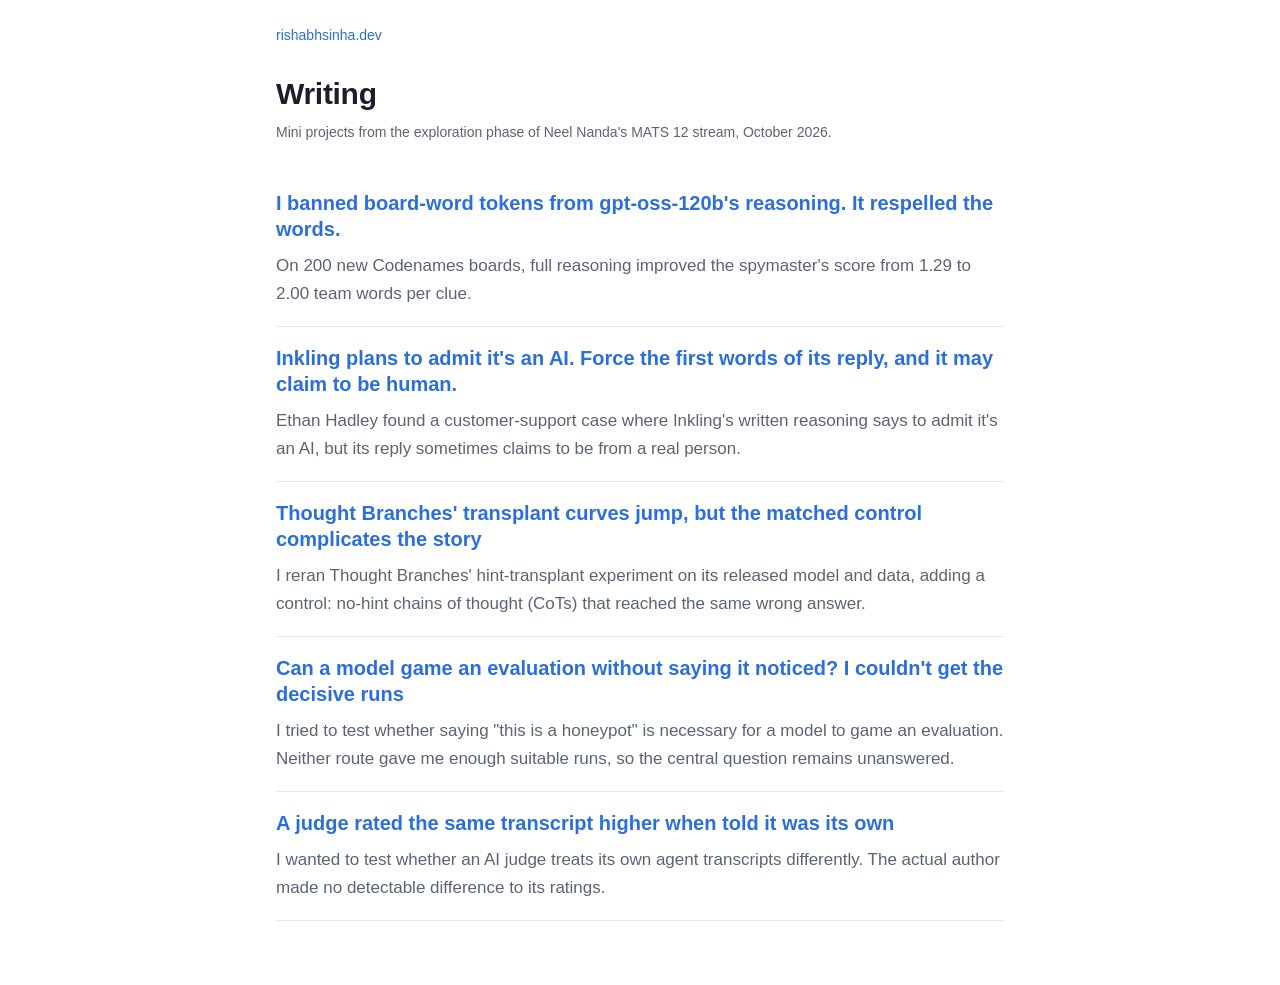
==== writing/index.html @ 3257bce3 "Add a writing section with five MATS 12 mini-project posts Static pages under /writing/ in the same " ====
<!doctype html>
<html lang="en"><head><meta charset="utf-8"><meta name="viewport" content="width=device-width,initial-scale=1">
<link rel="icon" href="/favicon.svg" type="image/svg+xml">
<title>Writing · Rishabh Sinha</title>
<meta name="description" content="Mini projects from the exploration phase of Neel Nanda&#x27;s MATS 12 stream.">
<link rel="canonical" href="https://rishabhsinha.dev/writing/">
<meta property="og:title" content="Writing · Rishabh Sinha">
<meta property="og:description" content="Mini projects from the exploration phase of Neel Nanda&#x27;s MATS 12 stream.">
<meta property="og:type" content="article"><meta property="og:url" content="https://rishabhsinha.dev/writing/">
<style>
:root{--bg:#fff;--fg:#1a1f2b;--mut:#5b6474;--line:#e3e7ee;--acc:#2a6fdb;--code:#f3f5f9;--quote:#f6f8fb}
@media (prefers-color-scheme:dark){:root{--bg:#11151c;--fg:#e6e9ef;--mut:#9aa3b2;--line:#2a313d;--acc:#6ea0ff;--code:#1b212b;--quote:#161b23}}
*{box-sizing:border-box}
body{background:var(--bg);color:var(--fg);font:17px/1.65 -apple-system,BlinkMacSystemFont,"Segoe UI",Inter,Roboto,"Helvetica Neue",Arial,sans-serif;max-width:760px;margin:0 auto;padding:24px 16px 64px}
a{color:var(--acc)}a:focus-visible{outline:2px solid var(--acc);outline-offset:2px}
nav{font-size:14px;color:var(--mut);margin-bottom:28px}nav a{text-decoration:none}nav a:hover{text-decoration:underline}
h1{font-size:30px;line-height:1.25;margin:0 0 8px;letter-spacing:-.01em}
.meta{color:var(--mut);font-size:14px;margin:0 0 28px}
h2{font-size:22px;line-height:1.3;margin:40px 0 10px;padding-bottom:4px;border-bottom:1px solid var(--line)}
h3{font-size:18px;line-height:1.35;margin:28px 0 8px}
p{margin:0 0 14px}ul,ol{padding-left:24px;margin:0 0 14px}li{margin:4px 0}
code{background:var(--code);padding:1px 5px;border-radius:4px;font:14px/1.4 ui-monospace,SFMono-Regular,Menlo,Consolas,monospace}
blockquote{margin:16px 0;padding:10px 16px;background:var(--quote);border-left:3px solid var(--line);border-radius:4px}
blockquote p:last-child{margin-bottom:0}
figure{margin:24px 0}figure img{display:block;width:100%;height:auto;border-radius:6px;background:#fff;border:1px solid var(--line)}
figcaption{color:var(--mut);font-size:14.5px;line-height:1.5;margin-top:8px}
.footnote{font-size:14.5px;color:var(--mut);margin-top:40px}.footnote hr{border:0;border-top:1px solid var(--line)}
sup{line-height:0}
.list article{padding:18px 0;border-bottom:1px solid var(--line)}.list h2{border:0;margin:0 0 6px;font-size:20px}
.list h2 a{text-decoration:none}.list h2 a:hover{text-decoration:underline}.list p{color:var(--mut);margin:0}
@media print{nav{display:none}body{max-width:none}}
</style></head>
<body><nav><a href="/">rishabhsinha.dev</a></nav>
<h1>Writing</h1>
<p class="meta">Mini projects from the exploration phase of Neel Nanda's MATS 12 stream, October 2026.</p>
<div class="list"><article><h2><a href="/writing/codenames-cot-token-ban/">I banned board-word tokens from gpt-oss-120b&#x27;s reasoning. It respelled the words.</a></h2><p>On 200 new Codenames boards, full reasoning improved the spymaster&#x27;s score from 1.29 to 2.00 team words per clue.</p></article>
<article><h2><a href="/writing/inkling-reply-opener/">Inkling plans to admit it&#x27;s an AI. Force the first words of its reply, and it may claim to be human.</a></h2><p>Ethan Hadley found a customer-support case where Inkling&#x27;s written reasoning says to admit it&#x27;s an AI, but its reply sometimes claims to be from a real person.</p></article>
<article><h2><a href="/writing/thought-branches-matched-control/">Thought Branches&#x27; transplant curves jump, but the matched control complicates the story</a></h2><p>I reran Thought Branches&#x27; hint-transplant experiment on its released model and data, adding a control: no-hint chains of thought (CoTs) that reached the same wrong answer.</p></article>
<article><h2><a href="/writing/eval-awareness-honeypot/">Can a model game an evaluation without saying it noticed? I couldn&#x27;t get the decisive runs</a></h2><p>I tried to test whether saying &quot;this is a honeypot&quot; is necessary for a model to game an evaluation. Neither route gave me enough suitable runs, so the central question remains unanswered.</p></article>
<article><h2><a href="/writing/self-recognition-label-effect/">A judge rated the same transcript higher when told it was its own</a></h2><p>I wanted to test whether an AI judge treats its own agent transcripts differently. The actual author made no detectable difference to its ratings.</p></article></div>
</body></html>
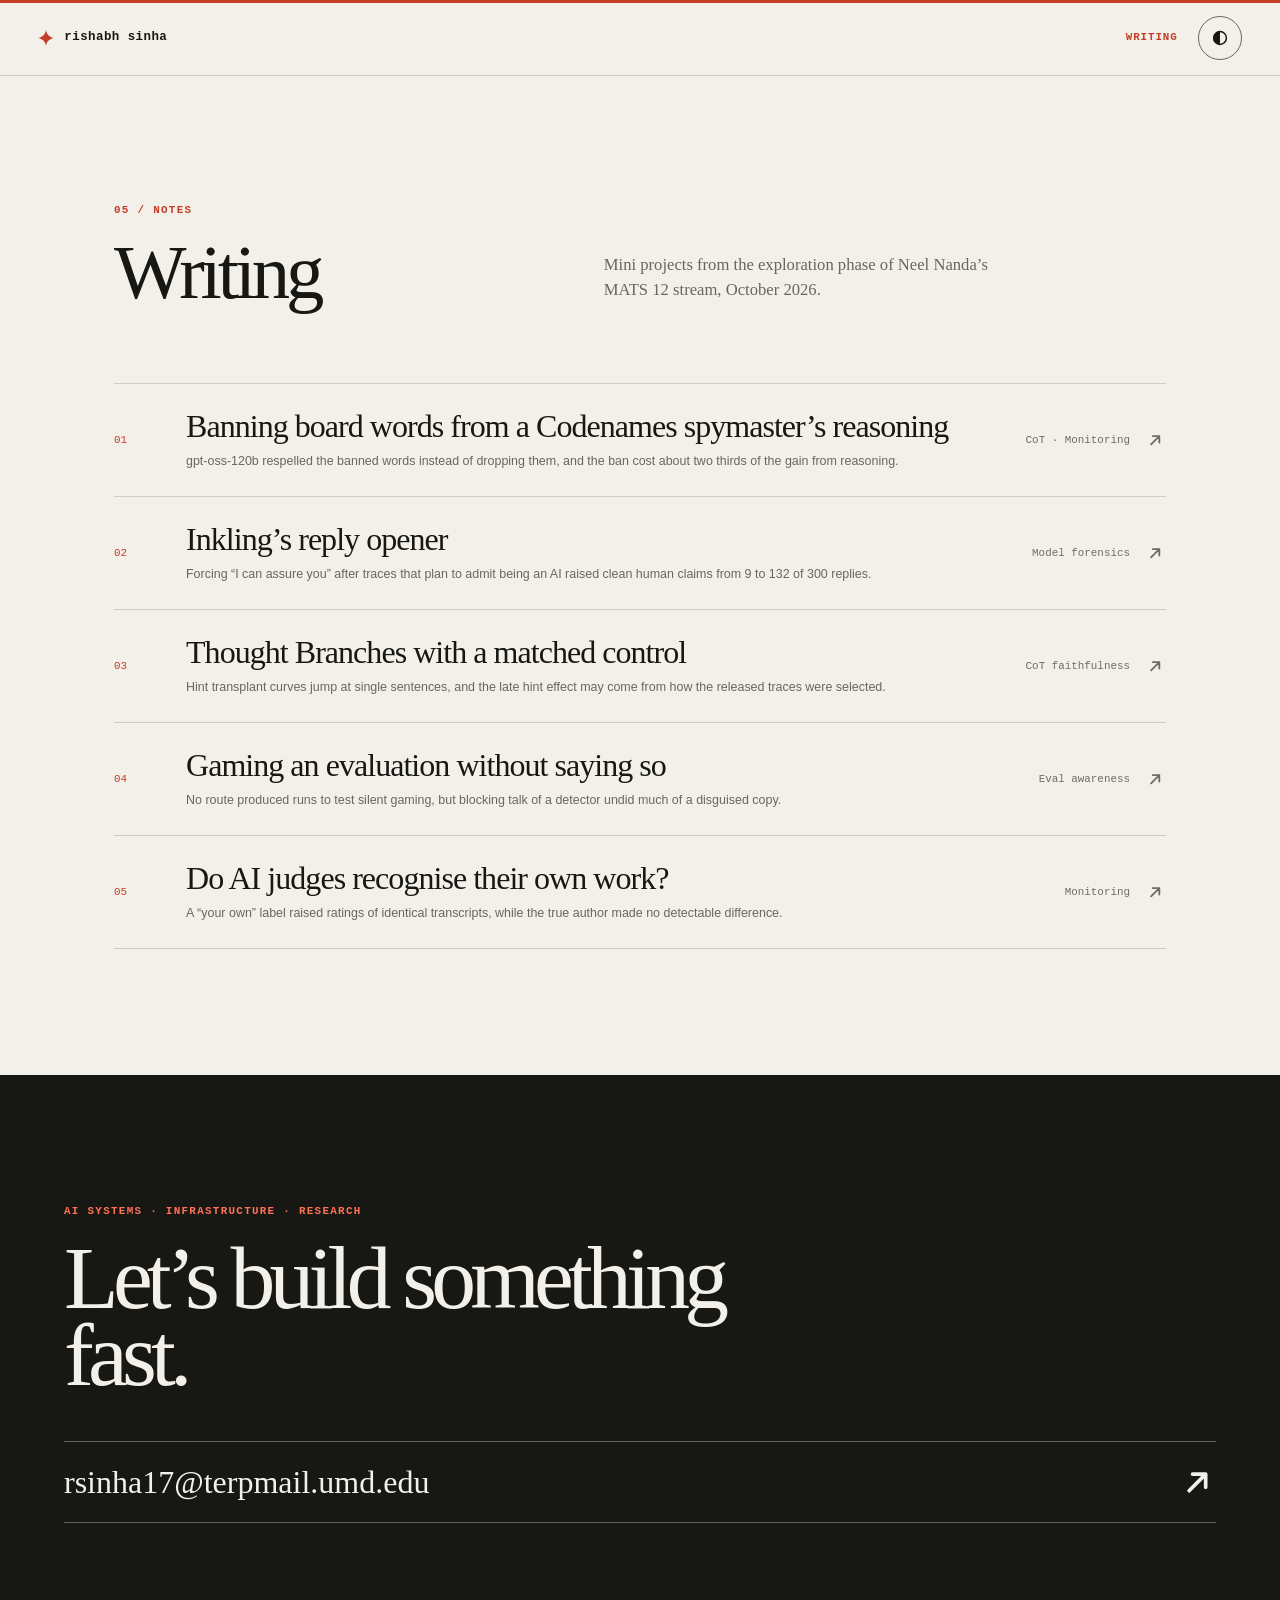
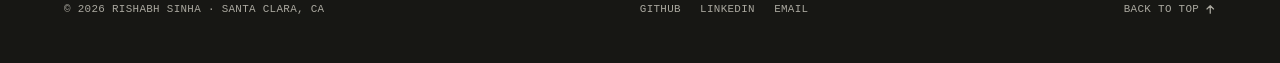
==== commit d7755351: "Restyle the writing pages to match the homepage Posts now share the homepage's header, footer, theme" ====
--- a/writing/index.html
+++ b/writing/index.html
@@ -1,41 +1,179 @@
 <!doctype html>
-<html lang="en"><head><meta charset="utf-8"><meta name="viewport" content="width=device-width,initial-scale=1">
-<link rel="icon" href="/favicon.svg" type="image/svg+xml">
-<title>Writing · Rishabh Sinha</title>
-<meta name="description" content="Mini projects from the exploration phase of Neel Nanda&#x27;s MATS 12 stream.">
-<link rel="canonical" href="https://rishabhsinha.dev/writing/">
-<meta property="og:title" content="Writing · Rishabh Sinha">
-<meta property="og:description" content="Mini projects from the exploration phase of Neel Nanda&#x27;s MATS 12 stream.">
-<meta property="og:type" content="article"><meta property="og:url" content="https://rishabhsinha.dev/writing/">
-<style>
-:root{--bg:#fff;--fg:#1a1f2b;--mut:#5b6474;--line:#e3e7ee;--acc:#2a6fdb;--code:#f3f5f9;--quote:#f6f8fb}
-@media (prefers-color-scheme:dark){:root{--bg:#11151c;--fg:#e6e9ef;--mut:#9aa3b2;--line:#2a313d;--acc:#6ea0ff;--code:#1b212b;--quote:#161b23}}
-*{box-sizing:border-box}
-body{background:var(--bg);color:var(--fg);font:17px/1.65 -apple-system,BlinkMacSystemFont,"Segoe UI",Inter,Roboto,"Helvetica Neue",Arial,sans-serif;max-width:760px;margin:0 auto;padding:24px 16px 64px}
-a{color:var(--acc)}a:focus-visible{outline:2px solid var(--acc);outline-offset:2px}
-nav{font-size:14px;color:var(--mut);margin-bottom:28px}nav a{text-decoration:none}nav a:hover{text-decoration:underline}
-h1{font-size:30px;line-height:1.25;margin:0 0 8px;letter-spacing:-.01em}
-.meta{color:var(--mut);font-size:14px;margin:0 0 28px}
-h2{font-size:22px;line-height:1.3;margin:40px 0 10px;padding-bottom:4px;border-bottom:1px solid var(--line)}
-h3{font-size:18px;line-height:1.35;margin:28px 0 8px}
-p{margin:0 0 14px}ul,ol{padding-left:24px;margin:0 0 14px}li{margin:4px 0}
-code{background:var(--code);padding:1px 5px;border-radius:4px;font:14px/1.4 ui-monospace,SFMono-Regular,Menlo,Consolas,monospace}
-blockquote{margin:16px 0;padding:10px 16px;background:var(--quote);border-left:3px solid var(--line);border-radius:4px}
-blockquote p:last-child{margin-bottom:0}
-figure{margin:24px 0}figure img{display:block;width:100%;height:auto;border-radius:6px;background:#fff;border:1px solid var(--line)}
-figcaption{color:var(--mut);font-size:14.5px;line-height:1.5;margin-top:8px}
-.footnote{font-size:14.5px;color:var(--mut);margin-top:40px}.footnote hr{border:0;border-top:1px solid var(--line)}
-sup{line-height:0}
-.list article{padding:18px 0;border-bottom:1px solid var(--line)}.list h2{border:0;margin:0 0 6px;font-size:20px}
-.list h2 a{text-decoration:none}.list h2 a:hover{text-decoration:underline}.list p{color:var(--mut);margin:0}
-@media print{nav{display:none}body{max-width:none}}
-</style></head>
-<body><nav><a href="/">rishabhsinha.dev</a></nav>
-<h1>Writing</h1>
-<p class="meta">Mini projects from the exploration phase of Neel Nanda's MATS 12 stream, October 2026.</p>
-<div class="list"><article><h2><a href="/writing/codenames-cot-token-ban/">I banned board-word tokens from gpt-oss-120b&#x27;s reasoning. It respelled the words.</a></h2><p>On 200 new Codenames boards, full reasoning improved the spymaster&#x27;s score from 1.29 to 2.00 team words per clue.</p></article>
-<article><h2><a href="/writing/inkling-reply-opener/">Inkling plans to admit it&#x27;s an AI. Force the first words of its reply, and it may claim to be human.</a></h2><p>Ethan Hadley found a customer-support case where Inkling&#x27;s written reasoning says to admit it&#x27;s an AI, but its reply sometimes claims to be from a real person.</p></article>
-<article><h2><a href="/writing/thought-branches-matched-control/">Thought Branches&#x27; transplant curves jump, but the matched control complicates the story</a></h2><p>I reran Thought Branches&#x27; hint-transplant experiment on its released model and data, adding a control: no-hint chains of thought (CoTs) that reached the same wrong answer.</p></article>
-<article><h2><a href="/writing/eval-awareness-honeypot/">Can a model game an evaluation without saying it noticed? I couldn&#x27;t get the decisive runs</a></h2><p>I tried to test whether saying &quot;this is a honeypot&quot; is necessary for a model to game an evaluation. Neither route gave me enough suitable runs, so the central question remains unanswered.</p></article>
-<article><h2><a href="/writing/self-recognition-label-effect/">A judge rated the same transcript higher when told it was its own</a></h2><p>I wanted to test whether an AI judge treats its own agent transcripts differently. The actual author made no detectable difference to its ratings.</p></article></div>
-</body></html>
+<html lang="en">
+  <head>
+    <meta charset="UTF-8" />
+    <meta name="viewport" content="width=device-width, initial-scale=1.0, viewport-fit=cover" />
+    <meta name="description" content="Mini projects from the exploration phase of Neel Nanda’s MATS 12 stream, October 2026." />
+    <meta name="theme-color" media="(prefers-color-scheme: light)" content="#f2f0e9" />
+    <meta name="theme-color" media="(prefers-color-scheme: dark)" content="#171714" />
+    <meta property="og:title" content="Writing · Rishabh Sinha" />
+    <meta property="og:description" content="Mini projects from the exploration phase of Neel Nanda’s MATS 12 stream, October 2026." />
+    <meta property="og:type" content="website" />
+    <meta property="og:url" content="https://rishabhsinha.dev/writing/" />
+    <meta property="og:site_name" content="Rishabh Sinha" />
+    <meta property="og:image" content="https://rishabhsinha.dev/og-image.png" />
+    <meta name="twitter:card" content="summary_large_image" />
+    <title>Writing · Rishabh Sinha</title>
+    <link rel="canonical" href="https://rishabhsinha.dev/writing/" />
+    <link rel="icon" href="/favicon.svg" type="image/svg+xml" />
+    <link rel="icon" href="/icon-192.png" type="image/png" sizes="192x192" />
+    <link rel="apple-touch-icon" href="/apple-touch-icon.png" />
+    <link rel="stylesheet" href="/styles.css" />
+    <link rel="stylesheet" href="/writing/writing.css" />
+    <script src="/script.js" defer></script>
+  </head>
+  <body>
+    <svg class="icon-sprite" xmlns="http://www.w3.org/2000/svg" aria-hidden="true">
+      <symbol id="i-star" viewBox="0 0 16 16">
+        <path
+          d="M8 0c.6 4.4 3.6 7.4 8 8-4.4.6-7.4 3.6-8 8-.6-4.4-3.6-7.4-8-8 4.4-.6 7.4-3.6 8-8Z"
+          fill="currentColor"
+        />
+      </symbol>
+      <symbol id="i-contrast" viewBox="0 0 16 16">
+        <circle cx="8" cy="8" r="6.4" fill="none" stroke="currentColor" stroke-width="1.5" />
+        <path d="M8 1.6a6.4 6.4 0 0 0 0 12.8Z" fill="currentColor" />
+      </symbol>
+      <symbol id="i-sun" viewBox="0 0 16 16">
+        <circle cx="8" cy="8" r="3.1" fill="currentColor" />
+        <g
+          fill="none"
+          stroke="currentColor"
+          stroke-width="1.5"
+          stroke-linecap="round"
+        >
+          <path d="M8 .9v1.8M8 13.3v1.8M.9 8h1.8M13.3 8h1.8" />
+          <path d="m3 3 1.3 1.3M11.7 11.7 13 13M13 3l-1.3 1.3M4.3 11.7 3 13" />
+        </g>
+      </symbol>
+      <symbol id="i-arrow-ne" viewBox="0 0 16 16">
+        <path
+          d="M4.4 11.6 11.6 4.4M5.9 4.4h5.7v5.7"
+          fill="none"
+          stroke="currentColor"
+          stroke-width="1.6"
+          stroke-linecap="round"
+          stroke-linejoin="round"
+        />
+      </symbol>
+      <symbol id="i-arrow-up" viewBox="0 0 16 16">
+        <path
+          d="M8 13.1V3.4M3.8 7.6 8 3.4l4.2 4.2"
+          fill="none"
+          stroke="currentColor"
+          stroke-width="1.6"
+          stroke-linecap="round"
+          stroke-linejoin="round"
+        />
+      </symbol>
+    </svg>
+<a class="skip-link" href="#main-content">Skip to content</a>
+<header class="site-header" id="top">
+  <a class="wordmark" href="/" aria-label="Rishabh Sinha, home">
+    <svg class="wordmark-mark" aria-hidden="true" focusable="false"><use href="#i-star" /></svg>
+    <span>rishabh sinha</span>
+  </a>
+  <div class="header-actions">
+    <a class="header-link" href="/writing/" aria-current="page">Writing</a>
+    <button class="theme-toggle" type="button" aria-label="Switch to dark theme">
+      <svg class="theme-icon theme-icon-light" aria-hidden="true" focusable="false"><use href="#i-contrast" /></svg>
+      <svg class="theme-icon theme-icon-dark" aria-hidden="true" focusable="false"><use href="#i-sun" /></svg>
+    </button>
+  </div>
+</header>
+<main id="main-content">
+  <section class="content-section writing-index" aria-labelledby="writing-title">
+    <header class="section-heading">
+      <div>
+        <p class="section-number">05 / Notes</p>
+        <h1 id="writing-title">Writing</h1>
+      </div>
+      <p>Mini projects from the exploration phase of Neel Nanda’s MATS 12 stream, October 2026.</p>
+    </header>
+    <ol class="project-list" role="list">
+      <li>
+        <a href="/writing/codenames-cot-token-ban/">
+          <span class="project-number">01</span>
+          <span class="project-copy">
+            <strong>Banning board words from a Codenames spymaster’s reasoning</strong>
+            <span>gpt-oss-120b respelled the banned words instead of dropping them, and the ban cost about two thirds of the gain from reasoning.</span>
+          </span>
+          <span class="project-tags">CoT · Monitoring</span>
+          <svg class="arrow" aria-hidden="true" focusable="false"><use href="#i-arrow-ne" /></svg>
+        </a>
+      </li>
+      <li>
+        <a href="/writing/inkling-reply-opener/">
+          <span class="project-number">02</span>
+          <span class="project-copy">
+            <strong>Inkling’s reply opener</strong>
+            <span>Forcing “I can assure you” after traces that plan to admit being an AI raised clean human claims from 9 to 132 of 300 replies.</span>
+          </span>
+          <span class="project-tags">Model forensics</span>
+          <svg class="arrow" aria-hidden="true" focusable="false"><use href="#i-arrow-ne" /></svg>
+        </a>
+      </li>
+      <li>
+        <a href="/writing/thought-branches-matched-control/">
+          <span class="project-number">03</span>
+          <span class="project-copy">
+            <strong>Thought Branches with a matched control</strong>
+            <span>Hint transplant curves jump at single sentences, and the late hint effect may come from how the released traces were selected.</span>
+          </span>
+          <span class="project-tags">CoT faithfulness</span>
+          <svg class="arrow" aria-hidden="true" focusable="false"><use href="#i-arrow-ne" /></svg>
+        </a>
+      </li>
+      <li>
+        <a href="/writing/eval-awareness-honeypot/">
+          <span class="project-number">04</span>
+          <span class="project-copy">
+            <strong>Gaming an evaluation without saying so</strong>
+            <span>No route produced runs to test silent gaming, but blocking talk of a detector undid much of a disguised copy.</span>
+          </span>
+          <span class="project-tags">Eval awareness</span>
+          <svg class="arrow" aria-hidden="true" focusable="false"><use href="#i-arrow-ne" /></svg>
+        </a>
+      </li>
+      <li>
+        <a href="/writing/self-recognition-label-effect/">
+          <span class="project-number">05</span>
+          <span class="project-copy">
+            <strong>Do AI judges recognise their own work?</strong>
+            <span>A “your own” label raised ratings of identical transcripts, while the true author made no detectable difference.</span>
+          </span>
+          <span class="project-tags">Monitoring</span>
+          <svg class="arrow" aria-hidden="true" focusable="false"><use href="#i-arrow-ne" /></svg>
+        </a>
+      </li>
+    </ol>
+  </section>
+</main>
+<footer class="site-footer">
+          <div>
+            <p class="footer-kicker">AI systems · infrastructure · research</p>
+            <h2>Let’s build something fast.</h2>
+          </div>
+          <a class="footer-email" href="mailto:rsinha17@terpmail.umd.edu">
+            <span>rsinha17@terpmail.umd.edu</span>
+            <svg class="arrow" aria-hidden="true" focusable="false">
+              <use href="#i-arrow-ne" />
+            </svg>
+          </a>
+          <div class="footer-bottom">
+            <p>© <span id="current-year">2026</span> Rishabh Sinha · Santa Clara, CA</p>
+            <nav aria-label="Profile links">
+              <a href="https://github.com/rishabhsinha17" rel="me noreferrer">GitHub</a>
+              <a href="https://www.linkedin.com/in/rishabhsinha17" rel="me noreferrer">LinkedIn</a>
+              <a href="mailto:rsinha17@terpmail.umd.edu">Email</a>
+            </nav>
+            <a class="back-to-top" href="#top">
+              Back to top
+              <svg class="arrow arrow-up" aria-hidden="true" focusable="false">
+                <use href="#i-arrow-up" />
+              </svg>
+            </a>
+          </div>
+        </footer>
+  </body>
+</html>
--- a/styles.css
+++ b/styles.css
@@ -0,0 +1,1506 @@
+:root {
+  color-scheme: light;
+  --paper: #f2f0e9;
+  --paper-raised: #faf8f2;
+  --ink: #171714;
+  --muted: #68675f;
+  --faint: #6e6d65;
+  --rule: #cfcdc4;
+  --accent: #c43d27;
+  --accent-soft: #f0c5b9;
+  --selection: #ffdb61;
+  --footer-accent: #ff7258;
+  --footer-muted: #aaa89f;
+  --display: "Iowan Old Style", "Baskerville", "Times New Roman", serif;
+  --sans: "Helvetica Neue", "Neue Haas Grotesk Text Pro", "Arial", sans-serif;
+  --mono: "SFMono-Regular", "SF Mono", "Roboto Mono", "Courier New", monospace;
+}
+
+html[data-theme="dark"] {
+  color-scheme: dark;
+  --paper: #171714;
+  --paper-raised: #211f1b;
+  --ink: #eeece4;
+  --muted: #aaa89f;
+  --faint: #8b8980;
+  --rule: #3f3d37;
+  --accent: #ff7258;
+  --accent-soft: #69392e;
+  --selection: #775f14;
+  --footer-accent: #b93622;
+  --footer-muted: #68675f;
+}
+
+@media (prefers-color-scheme: dark) {
+  html:not([data-theme]) {
+    color-scheme: dark;
+    --paper: #171714;
+    --paper-raised: #211f1b;
+    --ink: #eeece4;
+    --muted: #aaa89f;
+    --faint: #8b8980;
+    --rule: #3f3d37;
+    --accent: #ff7258;
+    --accent-soft: #69392e;
+    --selection: #775f14;
+    --footer-accent: #b93622;
+    --footer-muted: #68675f;
+  }
+}
+
+* {
+  box-sizing: border-box;
+}
+
+button {
+  font: inherit;
+  color: inherit;
+}
+
+html {
+  overflow-x: clip;
+  scroll-behavior: smooth;
+  scroll-padding-top: 2rem;
+  -webkit-text-size-adjust: 100%;
+  text-size-adjust: 100%;
+}
+
+body {
+  margin: 0;
+  background: var(--paper);
+  color: var(--ink);
+  font-family: var(--sans);
+  font-size: 16px;
+  line-height: 1.5;
+  text-rendering: optimizeLegibility;
+  -webkit-font-smoothing: antialiased;
+  -webkit-tap-highlight-color: transparent;
+  /*
+    Only the background cross-fades. Transitioning `color` at the same time
+    dragged text and page through mid-grey together, collapsing contrast to
+    1.03:1 for ~70ms on every theme switch.
+  */
+  transition: background-color 180ms ease;
+}
+
+body::before {
+  position: fixed;
+  z-index: 10;
+  top: 0;
+  right: 0;
+  left: 0;
+  height: 3px;
+  background: var(--accent);
+  content: "";
+}
+
+::selection {
+  background: var(--selection);
+  color: var(--ink);
+}
+
+a {
+  color: inherit;
+  text-decoration-thickness: 1px;
+  text-underline-offset: 0.18em;
+}
+
+/*
+  Icon system. The sprite itself never renders; every mark is a <use> of one of
+  its symbols, sized in em so it tracks the text it sits beside and is the same
+  shape on every platform.
+*/
+.icon-sprite {
+  display: none;
+}
+
+.arrow,
+.wordmark-mark,
+.theme-icon {
+  flex: none;
+  width: 1em;
+  height: 1em;
+  fill: none;
+  vertical-align: -0.125em;
+}
+
+.arrow {
+  color: var(--faint);
+  font-size: 1.15em;
+  transition: transform 150ms ease;
+}
+
+a:hover .arrow {
+  color: var(--accent);
+}
+
+a:hover .arrow:not(.arrow-up) {
+  transform: translate(2px, -2px);
+}
+
+a:hover .arrow-up {
+  transform: translateY(-2px);
+}
+
+a:focus-visible,
+button:focus-visible {
+  border-radius: 2px;
+  outline: 2px solid var(--accent);
+  outline-offset: 4px;
+}
+
+.skip-link {
+  position: fixed;
+  z-index: 100;
+  top: 1rem;
+  left: 1rem;
+  padding: 0.65rem 0.9rem;
+  background: var(--ink);
+  color: var(--paper);
+  font-weight: 700;
+  transform: translateY(-200%);
+}
+
+.skip-link:focus {
+  transform: translateY(0);
+}
+
+.site-header {
+  position: relative;
+  z-index: 20;
+  display: flex;
+  align-items: center;
+  justify-content: space-between;
+  min-height: 76px;
+  /* 3vw matches .intro's left gutter, so the wordmark aligns with the H1. */
+  padding: 0 max(3vw, env(safe-area-inset-right)) 0
+    max(3vw, env(safe-area-inset-left));
+  border-bottom: 1px solid var(--rule);
+}
+
+.wordmark {
+  display: inline-flex;
+  gap: 0.62rem;
+  align-items: center;
+  min-height: 44px;
+  font-family: var(--mono);
+  font-size: 0.78rem;
+  font-weight: 700;
+  letter-spacing: 0.035em;
+  text-decoration: none;
+}
+
+.wordmark-mark {
+  color: var(--accent);
+  font-size: 1rem;
+  transition: transform 150ms ease;
+}
+
+.wordmark:hover .wordmark-mark {
+  transform: rotate(45deg);
+}
+
+.header-actions {
+  display: flex;
+  gap: 1.25rem;
+  align-items: center;
+}
+
+.availability {
+  display: flex;
+  gap: 0.5rem;
+  align-items: center;
+  margin: 0;
+  color: var(--muted);
+  font-family: var(--mono);
+  font-size: 0.68rem;
+  letter-spacing: 0.04em;
+  text-transform: uppercase;
+}
+
+.availability-dot {
+  width: 6px;
+  height: 6px;
+  border-radius: 50%;
+  background: #2d9c58;
+  box-shadow: 0 0 0 4px color-mix(in srgb, #2d9c58 17%, transparent);
+}
+
+.theme-toggle {
+  display: grid;
+  width: 44px;
+  height: 44px;
+  padding: 0;
+  border: 1px solid var(--muted);
+  border-radius: 50%;
+  background: transparent;
+  color: var(--ink);
+  cursor: pointer;
+  place-items: center;
+  transition:
+    border-color 150ms ease,
+    background 150ms ease,
+    transform 150ms ease;
+}
+
+.theme-toggle:hover {
+  border-color: var(--ink);
+  background: var(--paper-raised);
+  transform: rotate(15deg);
+}
+
+/* The active glyph is chosen in CSS so it is correct on first paint, before
+   script.js has run — and stays correct if it never runs at all. */
+.theme-icon-dark,
+html[data-theme="dark"] .theme-icon-light {
+  display: none;
+}
+
+html[data-theme="dark"] .theme-icon-dark {
+  display: block;
+}
+
+@media (prefers-color-scheme: dark) {
+  html:not([data-theme]) .theme-icon-light {
+    display: none;
+  }
+
+  html:not([data-theme]) .theme-icon-dark {
+    display: block;
+  }
+}
+
+.page-shell {
+  display: grid;
+  grid-template-columns: minmax(320px, 38vw) minmax(0, 1fr);
+}
+
+.intro {
+  position: sticky;
+  top: 0;
+  display: flex;
+  flex-direction: column;
+  /*
+    The rail starts 76px down, below .site-header, so a full 100vh pushed its
+    last child — the "Start a conversation" CTA — below the fold on every
+    desktop. Subtracting the header height is what the other three breakpoints
+    already do. max-height + auto overflow keeps the CTA reachable when large
+    text or a short window makes the content taller than the rail.
+  */
+  height: calc(100svh - 76px);
+  max-height: calc(100svh - 76px);
+  min-height: 0;
+  padding: clamp(4.5rem, 8vh, 7rem) clamp(2rem, 5vw, 6rem) 2.5rem
+    max(3vw, env(safe-area-inset-left));
+  overflow-y: auto;
+  overscroll-behavior: contain;
+  border-right: 1px solid var(--rule);
+}
+
+.intro-orbit {
+  position: absolute;
+  z-index: -1;
+  top: 4.5rem;
+  right: 4vw;
+  width: clamp(90px, 10vw, 150px);
+  aspect-ratio: 1;
+  border: 1px solid var(--rule);
+  border-radius: 50%;
+  opacity: 0.7;
+}
+
+.intro-orbit::before,
+.intro-orbit::after {
+  position: absolute;
+  content: "";
+}
+
+.intro-orbit::before {
+  top: 50%;
+  right: -14%;
+  left: -14%;
+  border-top: 1px solid var(--rule);
+  transform: rotate(-27deg);
+}
+
+.intro-orbit::after {
+  top: 50%;
+  left: 50%;
+  width: 5px;
+  height: 5px;
+  border-radius: 50%;
+  background: var(--accent);
+  transform: translate(-50%, -50%);
+}
+
+.orbit-dot {
+  position: absolute;
+  top: 10%;
+  left: 17%;
+  width: 8px;
+  height: 8px;
+  border: 2px solid var(--paper);
+  border-radius: 50%;
+  background: var(--ink);
+  box-shadow: 0 0 0 1px var(--ink);
+}
+
+.eyebrow,
+.section-number,
+.footer-kicker {
+  margin: 0 0 1.2rem;
+  color: var(--accent);
+  font-family: var(--mono);
+  font-size: 0.68rem;
+  font-weight: 700;
+  letter-spacing: 0.12em;
+  text-transform: uppercase;
+}
+
+.intro h1 {
+  max-width: 650px;
+  margin: 0;
+  font-family: var(--display);
+  font-size: clamp(3.3rem, 5.6vw, 6.8rem);
+  font-weight: 400;
+  letter-spacing: -0.065em;
+  line-height: 0.87;
+}
+
+.intro h1 em {
+  color: var(--accent);
+  font-weight: 400;
+}
+
+.lede {
+  max-width: 530px;
+  margin: 2rem 0 0;
+  color: var(--muted);
+  font-family: var(--display);
+  font-size: clamp(1.08rem, 1.3vw, 1.35rem);
+  line-height: 1.48;
+}
+
+.lede a:hover {
+  color: var(--accent);
+}
+
+.section-nav {
+  display: flex;
+  flex-direction: column;
+  max-width: 300px;
+  margin: auto 0 2.2rem;
+  border-top: 1px solid var(--rule);
+}
+
+.section-nav a {
+  display: grid;
+  grid-template-columns: 2.5rem 1fr;
+  align-items: center;
+  /* 44px minimum touch target rather than the 40.8px the padding alone gave. */
+  min-height: 44px;
+  padding: 0.5rem 0;
+  border-bottom: 1px solid var(--rule);
+  color: var(--muted);
+  font-size: 0.82rem;
+  text-decoration: none;
+  transition:
+    color 150ms ease,
+    padding-left 150ms ease;
+}
+
+.section-nav a span {
+  color: var(--faint);
+  font-family: var(--mono);
+  font-size: 0.68rem;
+}
+
+.section-nav a:hover,
+.section-nav a.is-active {
+  padding-left: 0.35rem;
+  color: var(--ink);
+}
+
+.section-nav a.is-active span {
+  color: var(--accent);
+}
+
+.email-link {
+  display: flex;
+  align-items: center;
+  justify-content: space-between;
+  max-width: 300px;
+  padding: 0.78rem 0;
+  color: var(--ink);
+  font-size: 0.78rem;
+  font-weight: 700;
+  text-decoration: none;
+}
+
+.email-link .arrow {
+  color: var(--accent);
+}
+
+.page-body {
+  min-width: 0;
+}
+
+.content-section {
+  /*
+    Vertical rhythm is capped against viewport height as well as width: on a
+    1366x650 laptop a pure 10vw gave 137px of padding top and bottom, so
+    inter-section whitespace ate 42% of a screenful.
+  */
+  padding: clamp(3.5rem, min(10vw, 14vh), 9rem)
+    max(clamp(1.5rem, 5vw, 5.5rem), env(safe-area-inset-right))
+    clamp(3.5rem, min(10vw, 14vh), 9rem)
+    max(clamp(1.5rem, 5vw, 5.5rem), env(safe-area-inset-left));
+  border-bottom: 1px solid var(--rule);
+}
+
+.section-heading {
+  display: grid;
+  grid-template-columns: minmax(max-content, 0.8fr) 1fr;
+  gap: 2.5rem;
+  align-items: end;
+  margin-bottom: clamp(3rem, 6vw, 5.5rem);
+}
+
+.section-heading h2 {
+  margin: 0;
+  font-family: var(--display);
+  /*
+    Lower bound meets the <=680px rule's upper bound (both 4.5rem), so the
+    headline no longer shrinks 88px -> 51px when the viewport grows by 1px.
+  */
+  font-size: clamp(4.5rem, 6vw, 6.5rem);
+  font-weight: 400;
+  letter-spacing: -0.055em;
+  line-height: 0.9;
+}
+
+.section-heading > p {
+  max-width: 390px;
+  margin: 0 0 0.25rem;
+  color: var(--muted);
+  font-family: var(--display);
+  font-size: 1.04rem;
+  line-height: 1.5;
+}
+
+.research-list,
+.project-list {
+  margin: 0;
+  padding: 0;
+  list-style: none;
+}
+
+.research-list {
+  display: grid;
+  grid-template-columns: repeat(2, minmax(0, 1fr));
+  border-top: 1px solid var(--rule);
+  border-left: 1px solid var(--rule);
+}
+
+.research-list > li {
+  display: flex;
+  flex-direction: column;
+  /* Matches .education-grid article so the two card grids read as one system. */
+  min-height: 310px;
+  padding: clamp(1.25rem, 3vw, 2rem);
+  border-right: 1px solid var(--rule);
+  border-bottom: 1px solid var(--rule);
+  transition: background 180ms ease;
+}
+
+.research-list > li:hover {
+  background: var(--paper-raised);
+}
+
+.research-list > .research-wide {
+  grid-column: 1 / -1;
+  min-height: 360px;
+}
+
+.research-wide h3 {
+  max-width: 760px;
+}
+
+.research-wide .research-summary {
+  max-width: 580px;
+}
+
+.research-wide .research-metrics {
+  grid-template-columns: repeat(4, minmax(0, 1fr));
+}
+
+.research-meta,
+.research-footer {
+  display: flex;
+  align-items: center;
+  justify-content: space-between;
+}
+
+.research-meta time {
+  color: var(--muted);
+  font-family: var(--mono);
+  font-size: 0.68rem;
+}
+
+.status {
+  padding: 0.27rem 0.48rem;
+  border: 1px solid var(--rule);
+  border-radius: 99px;
+  color: var(--muted);
+  font-family: var(--mono);
+  font-size: 0.68rem;
+  letter-spacing: 0.08em;
+  text-transform: uppercase;
+}
+
+.status-preprint {
+  border-color: var(--accent-soft);
+  color: var(--accent);
+}
+
+.research-list h3 {
+  margin: 2.5rem 0 2rem;
+  font-family: var(--display);
+  font-size: clamp(1.35rem, 2vw, 1.9rem);
+  font-weight: 400;
+  letter-spacing: -0.025em;
+  line-height: 1.13;
+}
+
+.research-list h3 a {
+  text-decoration-color: var(--rule);
+  text-decoration-line: underline;
+  text-decoration-thickness: 1px;
+  text-underline-offset: 0.16em;
+}
+
+.research-list h3 a:hover {
+  color: var(--accent);
+}
+
+.research-footer {
+  gap: 1rem;
+  align-items: flex-end;
+  margin-top: auto;
+  padding-top: 1rem;
+  border-top: 1px solid var(--rule);
+}
+
+.research-footer p,
+.research-footer a {
+  margin: 0;
+  color: var(--muted);
+  font-size: 0.68rem;
+  line-height: 1.4;
+}
+
+.research-footer p {
+  max-width: 55%;
+}
+
+.research-footer a {
+  display: inline-flex;
+  gap: 0.35em;
+  align-items: center;
+  min-height: 44px;
+  text-align: right;
+  text-decoration: none;
+}
+
+.research-footer a:hover {
+  color: var(--accent);
+}
+
+.project-list li {
+  border-top: 1px solid var(--rule);
+}
+
+.project-list li:last-child {
+  border-bottom: 1px solid var(--rule);
+}
+
+.project-list a {
+  display: grid;
+  grid-template-columns: 3.5rem minmax(0, 1fr) auto 1.25rem;
+  gap: 1rem;
+  align-items: center;
+  min-height: 112px;
+  padding: 1rem 0;
+  text-decoration: none;
+}
+
+.project-list a:hover .project-copy strong {
+  color: var(--accent);
+}
+
+.project-list a:hover .project-number {
+  transform: rotate(-5deg);
+}
+
+.project-number {
+  color: var(--accent);
+  font-family: var(--mono);
+  font-size: 0.68rem;
+  transition: transform 150ms ease;
+}
+
+.project-copy {
+  display: flex;
+  flex-direction: column;
+}
+
+.project-copy strong {
+  font-family: var(--display);
+  font-size: clamp(1.45rem, 2.5vw, 2.4rem);
+  font-weight: 400;
+  letter-spacing: -0.03em;
+  line-height: 1.05;
+  transition: color 150ms ease;
+}
+
+.project-copy > span {
+  margin-top: 0.55rem;
+  color: var(--muted);
+  font-size: 0.78rem;
+}
+
+.project-tags {
+  color: var(--faint);
+  font-family: var(--mono);
+  font-size: 0.68rem;
+  text-align: right;
+}
+
+.experience-list {
+  margin: 0;
+  padding: 0;
+  list-style: none;
+}
+
+.experience-list > li {
+  display: grid;
+  /*
+    The three minimums plus two gaps used to total 659px inside a 645px column
+    at 1241-1271px, so the bullet copy hung 14px past the right margin every
+    other section respects. Percentage minimums cannot exceed the track.
+  */
+  grid-template-columns:
+    minmax(0, 0.62fr)
+    minmax(0, 0.9fr)
+    minmax(0, 1.45fr);
+  gap: clamp(1.25rem, 3vw, 3rem);
+  padding: 2rem 0;
+  border-top: 1px solid var(--rule);
+}
+
+.experience-list > li:last-child {
+  border-bottom: 1px solid var(--rule);
+}
+
+.experience-meta {
+  display: flex;
+  flex-direction: column;
+  gap: 0.45rem;
+  color: var(--faint);
+  font-family: var(--mono);
+  font-size: 0.68rem;
+  line-height: 1.45;
+}
+
+.experience-meta time {
+  color: var(--ink);
+}
+
+.experience-role p {
+  margin: 0 0 0.45rem;
+  color: var(--accent);
+  font-family: var(--mono);
+  font-size: 0.68rem;
+  font-weight: 700;
+  letter-spacing: 0.03em;
+  text-transform: uppercase;
+}
+
+.experience-role h3 {
+  margin: 0;
+  font-family: var(--display);
+  font-size: clamp(1.35rem, 2vw, 1.9rem);
+  font-weight: 400;
+  letter-spacing: -0.03em;
+  line-height: 1.05;
+}
+
+.experience-list ul {
+  display: flex;
+  flex-direction: column;
+  gap: 0.7rem;
+  max-width: 560px;
+  margin: 0;
+  padding: 0;
+  color: var(--muted);
+  font-size: 0.78rem;
+  line-height: 1.5;
+  list-style: none;
+}
+
+.experience-list ul li {
+  position: relative;
+  padding-left: 1rem;
+}
+
+.experience-list ul li::before {
+  position: absolute;
+  top: 0.64em;
+  left: 0;
+  width: 4px;
+  height: 4px;
+  border-radius: 50%;
+  background: var(--accent);
+  content: "";
+}
+
+.research-authors {
+  margin: -0.75rem 0 1rem;
+  color: var(--accent);
+  font-family: var(--mono);
+  font-size: 0.68rem;
+  line-height: 1.5;
+}
+
+.research-summary {
+  max-width: 480px;
+  margin: 0 0 1.5rem;
+  color: var(--muted);
+  font-size: 0.78rem;
+  line-height: 1.55;
+}
+
+.research-metrics {
+  display: grid;
+  grid-template-columns: repeat(2, minmax(0, 1fr));
+  gap: 1px;
+  margin: 0 0 1.5rem;
+  background: var(--rule);
+  border: 1px solid var(--rule);
+}
+
+.research-metrics div {
+  padding: 0.8rem;
+  background: var(--paper);
+}
+
+.research-list > li:hover .research-metrics div {
+  background: var(--paper-raised);
+}
+
+.research-metrics dt {
+  color: var(--ink);
+  font-family: var(--display);
+  font-size: 1.45rem;
+  letter-spacing: -0.03em;
+  line-height: 1;
+}
+
+.research-metrics dd {
+  margin: 0.35rem 0 0;
+  color: var(--faint);
+  font-family: var(--mono);
+  font-size: 0.58rem;
+  line-height: 1.35;
+  text-transform: uppercase;
+}
+
+.research-links {
+  justify-content: flex-start;
+}
+
+.research-links a {
+  text-align: left;
+}
+
+.education-grid {
+  display: grid;
+  grid-template-columns: repeat(2, minmax(0, 1fr));
+  border-top: 1px solid var(--rule);
+  border-left: 1px solid var(--rule);
+}
+
+.education-grid article {
+  display: flex;
+  flex-direction: column;
+  min-height: 310px;
+  padding: clamp(1.25rem, 3vw, 2rem);
+  border-right: 1px solid var(--rule);
+  border-bottom: 1px solid var(--rule);
+  transition: background 180ms ease;
+}
+
+.education-grid article:hover {
+  background: var(--paper-raised);
+}
+
+.education-year {
+  margin: 0;
+  color: var(--accent);
+  font-family: var(--mono);
+  font-size: 0.68rem;
+  font-weight: 700;
+}
+
+.education-grid h3 {
+  max-width: 420px;
+  margin: 2.5rem 0 1rem;
+  font-family: var(--display);
+  font-size: clamp(1.65rem, 2.8vw, 2.7rem);
+  font-weight: 400;
+  letter-spacing: -0.04em;
+  line-height: 1.02;
+}
+
+.education-grid article > p:not(.education-year) {
+  margin: 0;
+  color: var(--muted);
+  font-size: 0.86rem;
+  line-height: 1.45;
+}
+
+.education-grid article > div {
+  display: flex;
+  justify-content: space-between;
+  gap: 1rem;
+  margin-top: auto;
+  padding-top: 1rem;
+  border-top: 1px solid var(--rule);
+  color: var(--faint);
+  font-family: var(--mono);
+  font-size: 0.65rem;
+}
+
+.skills-list {
+  margin: 0;
+}
+
+.skills-list > div {
+  display: grid;
+  grid-template-columns: minmax(130px, 0.5fr) minmax(0, 2fr);
+  gap: 2rem;
+  padding: 1.35rem 0;
+  border-top: 1px solid var(--rule);
+}
+
+.skills-list > div:last-child {
+  border-bottom: 1px solid var(--rule);
+}
+
+.skills-list dt {
+  color: var(--accent);
+  font-family: var(--mono);
+  font-size: 0.68rem;
+  font-weight: 700;
+  letter-spacing: 0.05em;
+  text-transform: uppercase;
+}
+
+.skills-list dd {
+  margin: 0;
+  font-family: var(--display);
+  font-size: clamp(1.15rem, 1.8vw, 1.55rem);
+  line-height: 1.35;
+}
+
+.site-footer {
+  padding: clamp(5rem, 10vw, 9rem) clamp(1.5rem, 5vw, 5.5rem) 2rem;
+  background: var(--ink);
+  color: var(--paper);
+}
+
+.site-footer .footer-kicker {
+  color: var(--footer-accent);
+}
+
+.site-footer a:focus-visible {
+  outline-color: var(--footer-accent);
+}
+
+.site-footer h2 {
+  max-width: 700px;
+  margin: 0 0 3rem;
+  font-family: var(--display);
+  font-size: clamp(3.5rem, 7vw, 8rem);
+  font-weight: 400;
+  letter-spacing: -0.065em;
+  line-height: 0.86;
+}
+
+.footer-email {
+  display: flex;
+  align-items: center;
+  justify-content: space-between;
+  padding: 1rem 0;
+  border-top: 1px solid color-mix(in srgb, var(--paper) 35%, transparent);
+  border-bottom: 1px solid color-mix(in srgb, var(--paper) 35%, transparent);
+  font-family: var(--display);
+  font-size: clamp(1.2rem, 2.5vw, 2rem);
+  text-decoration: none;
+}
+
+.footer-email > span:first-child {
+  min-width: 0;
+  overflow-wrap: anywhere;
+}
+
+.footer-email .arrow {
+  color: var(--paper);
+}
+
+.footer-email:hover,
+.footer-email:hover .arrow {
+  color: var(--footer-accent);
+}
+
+.footer-bottom {
+  display: flex;
+  flex-wrap: wrap;
+  gap: 0.5rem 1.5rem;
+  align-items: center;
+  /*
+    A rigid 1fr auto 1fr grid forced the copyright onto two lines from ~768px
+    down. Wrapping lets the three groups reflow instead of squeezing.
+  */
+  justify-content: space-between;
+  margin-top: 4rem;
+  color: var(--footer-muted);
+  font-family: var(--mono);
+  font-size: 0.68rem;
+  letter-spacing: 0.03em;
+  text-transform: uppercase;
+}
+
+.footer-bottom p {
+  margin: 0;
+}
+
+.footer-bottom nav {
+  display: flex;
+  gap: 1.2rem;
+}
+
+.footer-bottom a {
+  display: inline-flex;
+  gap: 0.4em;
+  align-items: center;
+  min-height: 44px;
+  text-decoration: none;
+}
+
+.footer-bottom a:hover,
+.footer-bottom a:hover .arrow {
+  color: var(--footer-accent);
+}
+
+.back-to-top .arrow {
+  color: var(--footer-muted);
+}
+
+@media (max-width: 1240px) {
+  .page-shell {
+    display: block;
+  }
+
+  .intro {
+    position: relative;
+    height: auto;
+    max-height: none;
+    min-height: calc(100svh - 76px);
+    padding: clamp(4.5rem, 10vh, 7rem) max(5vw, env(safe-area-inset-right))
+      2.5rem max(5vw, env(safe-area-inset-left));
+    overflow-y: visible;
+    border-right: 0;
+    border-bottom: 1px solid var(--rule);
+  }
+
+  /* Header follows the content gutter once the sticky rail is gone. */
+  .site-header {
+    padding-right: max(5vw, env(safe-area-inset-right));
+    padding-left: max(5vw, env(safe-area-inset-left));
+  }
+
+  .intro h1 {
+    font-size: clamp(4rem, 12vw, 7.8rem);
+  }
+
+  .section-nav {
+    display: grid;
+    grid-template-columns: repeat(7, auto);
+    max-width: none;
+    margin: auto 0 1.5rem;
+    border-bottom: 1px solid var(--rule);
+  }
+
+  .section-nav a {
+    display: flex;
+    gap: 0.5rem;
+    border-bottom: 0;
+  }
+
+  .section-nav a:hover,
+  .section-nav a.is-active {
+    padding-left: 0;
+  }
+
+  .email-link {
+    max-width: none;
+  }
+
+  .content-section,
+  .site-footer {
+    padding-right: max(5vw, env(safe-area-inset-right));
+    padding-left: max(5vw, env(safe-area-inset-left));
+  }
+}
+
+@media (max-height: 760px) and (min-width: 1241px) {
+  .intro {
+    /*
+      Previously this dropped the rail to position: relative; height: auto,
+      which — as a stretched grid item — grew it to the full 6,463px page
+      height on a 1366x768 laptop: a 5,900px empty column with a border down
+      its side. Staying sticky keeps the rail one viewport tall; the smaller
+      type below makes the content fit a 650px window.
+    */
+    padding-top: 2rem;
+    padding-bottom: 1rem;
+  }
+
+  .intro-orbit {
+    top: 2rem;
+  }
+
+  .intro h1 {
+    font-size: clamp(3rem, 4.8vw, 5.25rem);
+  }
+
+  .lede {
+    margin-top: 1.25rem;
+    font-size: 1rem;
+  }
+
+  .section-nav {
+    margin: 1.5rem 0 0.75rem;
+  }
+
+  /*
+    Only reachable at >=1241px, i.e. a pointer device, so the 44px touch
+    minimum is not needed here — and reclaiming it is what lets the whole
+    rail, CTA included, fit a 650px-tall laptop window without scrolling.
+  */
+  .section-nav a {
+    min-height: 36px;
+    padding-top: 0.25rem;
+    padding-bottom: 0.25rem;
+  }
+
+  .email-link {
+    padding-top: 0.55rem;
+    padding-bottom: 0.55rem;
+  }
+}
+
+@media (max-width: 820px) {
+  .experience-list > li {
+    grid-template-columns: minmax(0, 0.55fr) minmax(0, 1fr);
+  }
+
+  .experience-list ul {
+    grid-column: 1 / -1;
+    max-width: 560px;
+  }
+}
+
+@media (max-width: 680px) {
+  .site-header {
+    min-height: 64px;
+    padding: 0 max(1.1rem, env(safe-area-inset-right)) 0
+      max(1.1rem, env(safe-area-inset-left));
+  }
+
+  .availability {
+    display: none;
+  }
+
+  .intro {
+    min-height: calc(100svh - 64px);
+    padding: 4.5rem max(1.1rem, env(safe-area-inset-right)) 1.5rem
+      max(1.1rem, env(safe-area-inset-left));
+  }
+
+  .intro-orbit {
+    top: 2.75rem;
+    right: 1.5rem;
+    width: 100px;
+  }
+
+  .intro h1 {
+    /* Meets the 12vw rule's value at 681px (81.7px) instead of jumping to 91px. */
+    font-size: clamp(3.45rem, 18vw, 5.1rem);
+  }
+
+  .lede {
+    font-size: 1.05rem;
+  }
+
+  .section-nav {
+    grid-template-columns: repeat(2, minmax(0, 1fr));
+    gap: 0 1rem;
+    margin-top: 4rem;
+  }
+
+  .section-nav a {
+    border-top: 1px solid var(--rule);
+  }
+
+  .section-nav a:nth-child(-n + 2) {
+    border-top: 0;
+  }
+
+  .content-section {
+    padding: 5rem max(1.1rem, env(safe-area-inset-right)) 5rem
+      max(1.1rem, env(safe-area-inset-left));
+  }
+
+  .section-heading {
+    display: block;
+    margin-bottom: 3rem;
+  }
+
+  .section-heading h2 {
+    /* Upper bound matches the base rule's lower bound — continuous at 680/681. */
+    font-size: clamp(2.75rem, 14vw, 4.5rem);
+  }
+
+  .section-heading > p {
+    margin-top: 1.5rem;
+  }
+
+  .research-list {
+    grid-template-columns: 1fr;
+  }
+
+  .research-list > li {
+    min-height: 280px;
+  }
+
+  .research-wide .research-metrics {
+    grid-template-columns: repeat(2, minmax(0, 1fr));
+  }
+
+  .experience-list > li {
+    display: block;
+    padding: 1.75rem 0;
+  }
+
+  .experience-role {
+    margin-top: 1.25rem;
+  }
+
+  .experience-list ul {
+    margin-top: 1.5rem;
+    font-size: 0.78rem;
+  }
+
+  .project-list a {
+    grid-template-columns: 2rem minmax(0, 1fr) 1rem;
+    min-height: 105px;
+  }
+
+  .project-tags {
+    display: none;
+  }
+
+  .project-copy > span {
+    padding-right: 0.5rem;
+    line-height: 1.35;
+  }
+
+  .education-grid {
+    grid-template-columns: 1fr;
+  }
+
+  .education-grid article {
+    min-height: 280px;
+  }
+
+  .education-grid article > div {
+    flex-direction: column;
+    gap: 0.35rem;
+  }
+
+  .skills-list > div {
+    grid-template-columns: 1fr;
+    gap: 0.75rem;
+  }
+
+  .site-footer {
+    padding: 5rem max(1.1rem, env(safe-area-inset-right)) 1.5rem
+      max(1.1rem, env(safe-area-inset-left));
+  }
+
+  .site-footer h2 {
+    font-size: clamp(3rem, 15vw, 6rem);
+  }
+
+  .footer-bottom {
+    flex-direction: column;
+    align-items: flex-start;
+    gap: 0;
+    margin-top: 3rem;
+  }
+
+  .footer-bottom nav {
+    flex-wrap: wrap;
+  }
+}
+
+/*
+  Hover affordances only where a real pointer exists. On touch, :hover latches
+  after a tap and leaves rows highlighted and arrows nudged until you tap
+  somewhere else.
+*/
+@media (hover: none) {
+  .research-list > li:hover,
+  .education-grid article:hover,
+  .research-list > li:hover .research-metrics div {
+    background: var(--paper);
+  }
+
+  a:hover .arrow,
+  a:hover .arrow:not(.arrow-up),
+  a:hover .arrow-up,
+  .wordmark:hover .wordmark-mark,
+  .theme-toggle:hover {
+    transform: none;
+  }
+
+  .theme-toggle:hover {
+    border-color: var(--muted);
+    background: transparent;
+  }
+}
+
+@media (prefers-reduced-motion: reduce) {
+  html {
+    scroll-behavior: auto;
+  }
+
+  *,
+  *::before,
+  *::after {
+    scroll-behavior: auto !important;
+    transition-duration: 0.01ms !important;
+    animation-duration: 0.01ms !important;
+    animation-iteration-count: 1 !important;
+  }
+}
+
+/*
+  Windows High Contrast / forced-colors. Anything drawn with a background —
+  the accent bar, the bullet dots, the availability dot, the 1px gaps that
+  fake the metric grid's dividers — is otherwise repainted as Canvas and
+  disappears entirely.
+*/
+@media (forced-colors: active) {
+  body::before,
+  .availability-dot {
+    forced-color-adjust: none;
+  }
+
+  .experience-list ul li::before {
+    forced-color-adjust: none;
+    background: CanvasText;
+  }
+
+  .research-metrics {
+    gap: 0;
+  }
+
+  .research-metrics div {
+    border: 1px solid CanvasText;
+  }
+
+  .research-metrics div + div {
+    border-left: 0;
+  }
+
+  .theme-toggle,
+  .status {
+    border-color: CanvasText;
+  }
+
+  a:focus-visible,
+  button:focus-visible {
+    outline: 2px solid Highlight;
+  }
+}
+
+@media print {
+  :root,
+  html[data-theme="dark"],
+  html:not([data-theme]) {
+    color-scheme: light;
+    --paper: #fff;
+    --paper-raised: #fff;
+    --ink: #000;
+    --muted: #333;
+    --faint: #444;
+    --rule: #999;
+    --accent: #000;
+    --accent-soft: #999;
+    --selection: #fff;
+    --footer-accent: #000;
+    --footer-muted: #333;
+  }
+
+  html,
+  body {
+    background-color: #fff !important;
+    color: #000 !important;
+  }
+
+  body {
+    transition: none !important;
+  }
+
+  /* position: fixed repeats on every printed page in Gecko. */
+  body::before,
+  .site-header,
+  .section-nav,
+  .theme-toggle,
+  .intro-orbit,
+  .skip-link {
+    display: none;
+  }
+
+  .page-shell {
+    display: block;
+  }
+
+  .intro {
+    position: static;
+    height: auto;
+    max-height: none;
+    min-height: 0;
+    padding: 2rem 0;
+    overflow-y: visible;
+    border-right: 0;
+  }
+
+  /* The hairlines were color-mix(--paper 35%) — 35% white on white in print. */
+  .footer-email {
+    border-top-color: #999;
+    border-bottom-color: #999;
+  }
+
+  /*
+    Browsers drop background painting when printing, and the metric grid drew
+    its dividers as 1px background gaps. Real borders survive.
+  */
+  .research-metrics {
+    gap: 0;
+    background: none;
+    border: 0;
+  }
+
+  .research-metrics div {
+    border: 1px solid #999;
+  }
+
+  .research-metrics div + div {
+    border-left: 0;
+  }
+
+  /* A printed resume is useless without the URLs behind its links. */
+  .project-list a[href^="http"]::after,
+  .research-list h3 a[href^="http"]::after,
+  .research-links a[href^="http"]::after,
+  .footer-bottom nav a[href^="http"]::after {
+    color: #333;
+    content: " (" attr(href) ")";
+    font-family: var(--mono);
+    font-size: 0.62rem;
+    font-weight: 400;
+    /* .footer-bottom uppercases its text; URLs must print verbatim. */
+    text-transform: none;
+    overflow-wrap: anywhere;
+  }
+
+  .back-to-top {
+    display: none;
+  }
+
+  /*
+    .project-list a is a grid; without this the URL is placed in the 1.25rem
+    arrow track and prints one character per line down the page.
+  */
+  .project-list a {
+    grid-template-columns: 3.5rem minmax(0, 1fr) auto;
+  }
+
+  .project-list a[href^="http"]::after {
+    grid-column: 1 / -1;
+    padding-top: 0.35rem;
+  }
+
+  .footer-bottom nav {
+    flex-wrap: wrap;
+    gap: 0.35rem 1.2rem;
+  }
+
+  .arrow {
+    display: none;
+  }
+
+  .content-section {
+    padding: 2rem 0;
+  }
+
+  /*
+    break-inside is ignored on grid items in WebKit, so cards split across
+    pages. Flowing these two grids as blocks in print makes it apply.
+  */
+  .research-list,
+  .education-grid {
+    display: block;
+    border-left: 0;
+  }
+
+  .research-list > li,
+  .education-grid article {
+    min-height: 0;
+    border: 1px solid var(--rule);
+    border-top: 0;
+  }
+
+  .section-heading,
+  .experience-list > li,
+  .project-list > li,
+  .research-list > li,
+  .education-grid article,
+  .skills-list > div {
+    break-inside: avoid;
+  }
+
+  .site-footer {
+    padding: 2rem 0;
+    background: #fff !important;
+    color: #000 !important;
+  }
+
+  .footer-bottom {
+    color: #333 !important;
+  }
+}
--- a/writing/writing.css
+++ b/writing/writing.css
@@ -0,0 +1,410 @@
+/*
+  Long-form pages under /writing/. Loaded after /styles.css and built only from
+  its tokens (paper, ink, rule, accent; display, sans and mono stacks), so the
+  posts follow the homepage in both themes without new colours or fonts.
+*/
+
+.header-link {
+  display: inline-flex;
+  align-items: center;
+  min-height: 44px;
+  color: var(--muted);
+  font-family: var(--mono);
+  font-size: 0.68rem;
+  font-weight: 700;
+  letter-spacing: 0.08em;
+  text-decoration: none;
+  text-transform: uppercase;
+  transition: color 150ms ease;
+}
+
+.header-link:hover,
+.header-link[aria-current="page"] {
+  color: var(--accent);
+}
+
+/* ---------- Post ---------- */
+
+.post {
+  padding: clamp(3rem, 7vw, 6rem) max(1.25rem, env(safe-area-inset-right))
+    clamp(4rem, 8vw, 7rem) max(1.25rem, env(safe-area-inset-left));
+}
+
+.post-inner {
+  max-width: 43rem;
+  margin: 0 auto;
+}
+
+.post-header .eyebrow {
+  margin-bottom: 1.6rem;
+}
+
+.post-title {
+  margin: 0;
+  font-family: var(--display);
+  font-size: clamp(2.4rem, 5vw, 4.2rem);
+  font-weight: 400;
+  letter-spacing: -0.045em;
+  line-height: 1;
+  text-wrap: balance;
+}
+
+.post-meta {
+  display: flex;
+  flex-wrap: wrap;
+  gap: 0.4rem 1.6rem;
+  margin: 2.2rem 0 0;
+  padding: 0.95rem 0;
+  border-top: 1px solid var(--rule);
+  border-bottom: 1px solid var(--rule);
+  color: var(--muted);
+  font-family: var(--mono);
+  font-size: 0.68rem;
+  letter-spacing: 0.06em;
+  text-transform: uppercase;
+}
+
+.tldr {
+  margin: 2.6rem 0 3rem;
+  padding: 1.6rem 1.75rem 1.5rem;
+  border: 1px solid var(--rule);
+  border-top: 3px solid var(--accent);
+  background: var(--paper-raised);
+}
+
+.tldr-label {
+  margin: 0 0 1rem;
+  color: var(--accent);
+  font-family: var(--mono);
+  font-size: 0.68rem;
+  font-weight: 700;
+  letter-spacing: 0.12em;
+  text-transform: uppercase;
+}
+
+.tldr ul {
+  margin: 0;
+  padding: 0;
+  list-style: none;
+}
+
+.tldr li {
+  position: relative;
+  margin: 0 0 0.85rem;
+  padding-left: 1.5rem;
+  font-size: 1rem;
+  line-height: 1.55;
+}
+
+.tldr li:last-child {
+  margin-bottom: 0;
+}
+
+.tldr li::before {
+  position: absolute;
+  top: 0.78em;
+  left: 0;
+  width: 0.7rem;
+  height: 1px;
+  background: var(--accent);
+  content: "";
+}
+
+.tldr code,
+.prose code {
+  padding: 0.08em 0.35em;
+  border: 1px solid var(--rule);
+  border-radius: 3px;
+  background: var(--paper-raised);
+  font-family: var(--mono);
+  font-size: 0.8em;
+}
+
+.tldr a,
+.prose a {
+  text-decoration-color: color-mix(in srgb, var(--accent) 60%, transparent);
+}
+
+.tldr a:hover,
+.prose a:hover {
+  color: var(--accent);
+}
+
+.prose {
+  counter-reset: section;
+  font-family: var(--display);
+  font-size: clamp(1.08rem, 1.15vw, 1.19rem);
+  line-height: 1.7;
+}
+
+.prose p {
+  margin: 0 0 1.2em;
+}
+
+.prose strong {
+  font-weight: 600;
+}
+
+.prose ul,
+.prose ol {
+  margin: 0 0 1.2em;
+  padding-left: 1.3em;
+}
+
+.prose li {
+  margin: 0.35em 0;
+}
+
+.prose h2 {
+  margin: 3.6rem 0 1.3rem;
+  padding-top: 1.6rem;
+  border-top: 1px solid var(--rule);
+  counter-increment: section;
+  font-family: var(--display);
+  font-size: clamp(1.9rem, 3.2vw, 2.55rem);
+  font-weight: 400;
+  letter-spacing: -0.035em;
+  line-height: 1.05;
+  text-wrap: balance;
+}
+
+.prose h2::before {
+  display: block;
+  margin-bottom: 1rem;
+  color: var(--accent);
+  content: counter(section, decimal-leading-zero);
+  font-family: var(--mono);
+  font-size: 0.68rem;
+  font-weight: 700;
+  letter-spacing: 0.12em;
+}
+
+.prose h3 {
+  margin: 2.5rem 0 0.8rem;
+  font-family: var(--display);
+  font-size: clamp(1.3rem, 2vw, 1.55rem);
+  font-style: italic;
+  font-weight: 400;
+  letter-spacing: -0.015em;
+  line-height: 1.25;
+  text-wrap: balance;
+}
+
+/* Whole-paragraph italics in the drafts are context notes (epistemic status,
+   how the work was run, the setting of a quoted transcript). */
+.prose .note {
+  padding-left: 1rem;
+  border-left: 1px solid var(--rule);
+  color: var(--muted);
+  font-family: var(--sans);
+  font-size: 0.9rem;
+  line-height: 1.6;
+}
+
+.prose blockquote {
+  margin: 1.8rem 0;
+  padding: 1.15rem 1.4rem;
+  border-left: 3px solid var(--accent);
+  background: var(--paper-raised);
+  font-family: var(--sans);
+  font-size: 0.94rem;
+  line-height: 1.6;
+}
+
+.prose blockquote p {
+  margin: 0 0 0.8em;
+}
+
+.prose blockquote .note {
+  padding-left: 0;
+  border-left: 0;
+  font-size: 0.84rem;
+}
+
+.prose blockquote p:last-child {
+  margin-bottom: 0;
+}
+
+.prose figure {
+  margin: 2.8rem 0;
+}
+
+.prose figure img {
+  display: block;
+  width: 100%;
+  height: auto;
+  padding: clamp(0.4rem, 1.4vw, 0.9rem);
+  border: 1px solid var(--rule);
+  background: #fff;
+}
+
+.prose figcaption {
+  margin-top: 0.85rem;
+  color: var(--muted);
+  font-family: var(--sans);
+  font-size: 0.84rem;
+  line-height: 1.55;
+}
+
+.prose sup {
+  line-height: 0;
+}
+
+.prose sup a {
+  color: var(--accent);
+  font-family: var(--mono);
+  font-size: 0.72em;
+  text-decoration: none;
+}
+
+.prose .footnote {
+  margin-top: 3.5rem;
+  padding-top: 1.4rem;
+  border-top: 1px solid var(--rule);
+  color: var(--muted);
+  font-family: var(--sans);
+  font-size: 0.86rem;
+  line-height: 1.55;
+}
+
+.prose .footnote::before {
+  display: block;
+  margin-bottom: 1rem;
+  color: var(--accent);
+  content: "Notes";
+  font-family: var(--mono);
+  font-size: 0.68rem;
+  font-weight: 700;
+  letter-spacing: 0.12em;
+  text-transform: uppercase;
+}
+
+.prose .footnote hr {
+  display: none;
+}
+
+.prose .footnote ol {
+  margin: 0;
+  padding-left: 1.3em;
+}
+
+.prose .footnote li {
+  margin: 0.5em 0;
+}
+
+.prose .footnote p {
+  margin: 0;
+}
+
+.prose .footnote-backref {
+  margin-left: 0.3em;
+  color: var(--faint);
+  text-decoration: none;
+}
+
+/* Figures run a little wider than the text column once there is room. */
+@media (min-width: 1000px) {
+  .prose figure {
+    margin-right: -4.5rem;
+    margin-left: -4.5rem;
+  }
+}
+
+.post-pager {
+  display: grid;
+  grid-template-columns: 1fr 1fr;
+  gap: 1.5rem;
+  margin-top: 4.5rem;
+  border-top: 1px solid var(--rule);
+  border-bottom: 1px solid var(--rule);
+}
+
+.post-pager a {
+  display: flex;
+  flex-direction: column;
+  gap: 0.6rem;
+  padding: 1.5rem 0;
+  text-decoration: none;
+}
+
+.post-pager .next {
+  align-items: flex-end;
+  grid-column: 2;
+  text-align: right;
+}
+
+.post-pager .label {
+  color: var(--accent);
+  font-family: var(--mono);
+  font-size: 0.68rem;
+  font-weight: 700;
+  letter-spacing: 0.12em;
+  text-transform: uppercase;
+}
+
+.post-pager .title {
+  font-family: var(--display);
+  font-size: 1.2rem;
+  letter-spacing: -0.02em;
+  line-height: 1.2;
+  transition: color 150ms ease;
+}
+
+.post-pager a:hover .title {
+  color: var(--accent);
+}
+
+/* ---------- Writing index ---------- */
+
+.writing-index .section-heading h1 {
+  margin: 0;
+  font-family: var(--display);
+  font-size: clamp(4.5rem, 6vw, 6.5rem);
+  font-weight: 400;
+  letter-spacing: -0.055em;
+  line-height: 0.9;
+}
+
+.writing-index {
+  max-width: 1180px;
+  margin: 0 auto;
+  border-bottom: 0;
+}
+
+@media (max-width: 680px) {
+  .tldr {
+    padding: 1.3rem 1.1rem 1.2rem;
+  }
+
+  .post-pager {
+    grid-template-columns: 1fr;
+    gap: 0;
+  }
+
+  .post-pager .next {
+    align-items: flex-start;
+    grid-column: 1;
+    text-align: left;
+  }
+
+  .post-pager a + a {
+    border-top: 1px solid var(--rule);
+  }
+
+  .writing-index .section-heading {
+    grid-template-columns: 1fr;
+    gap: 1.2rem;
+  }
+}
+
+@media print {
+  .site-header,
+  .post-pager,
+  .site-footer {
+    display: none;
+  }
+
+  .prose figure img {
+    border: 0;
+  }
+}
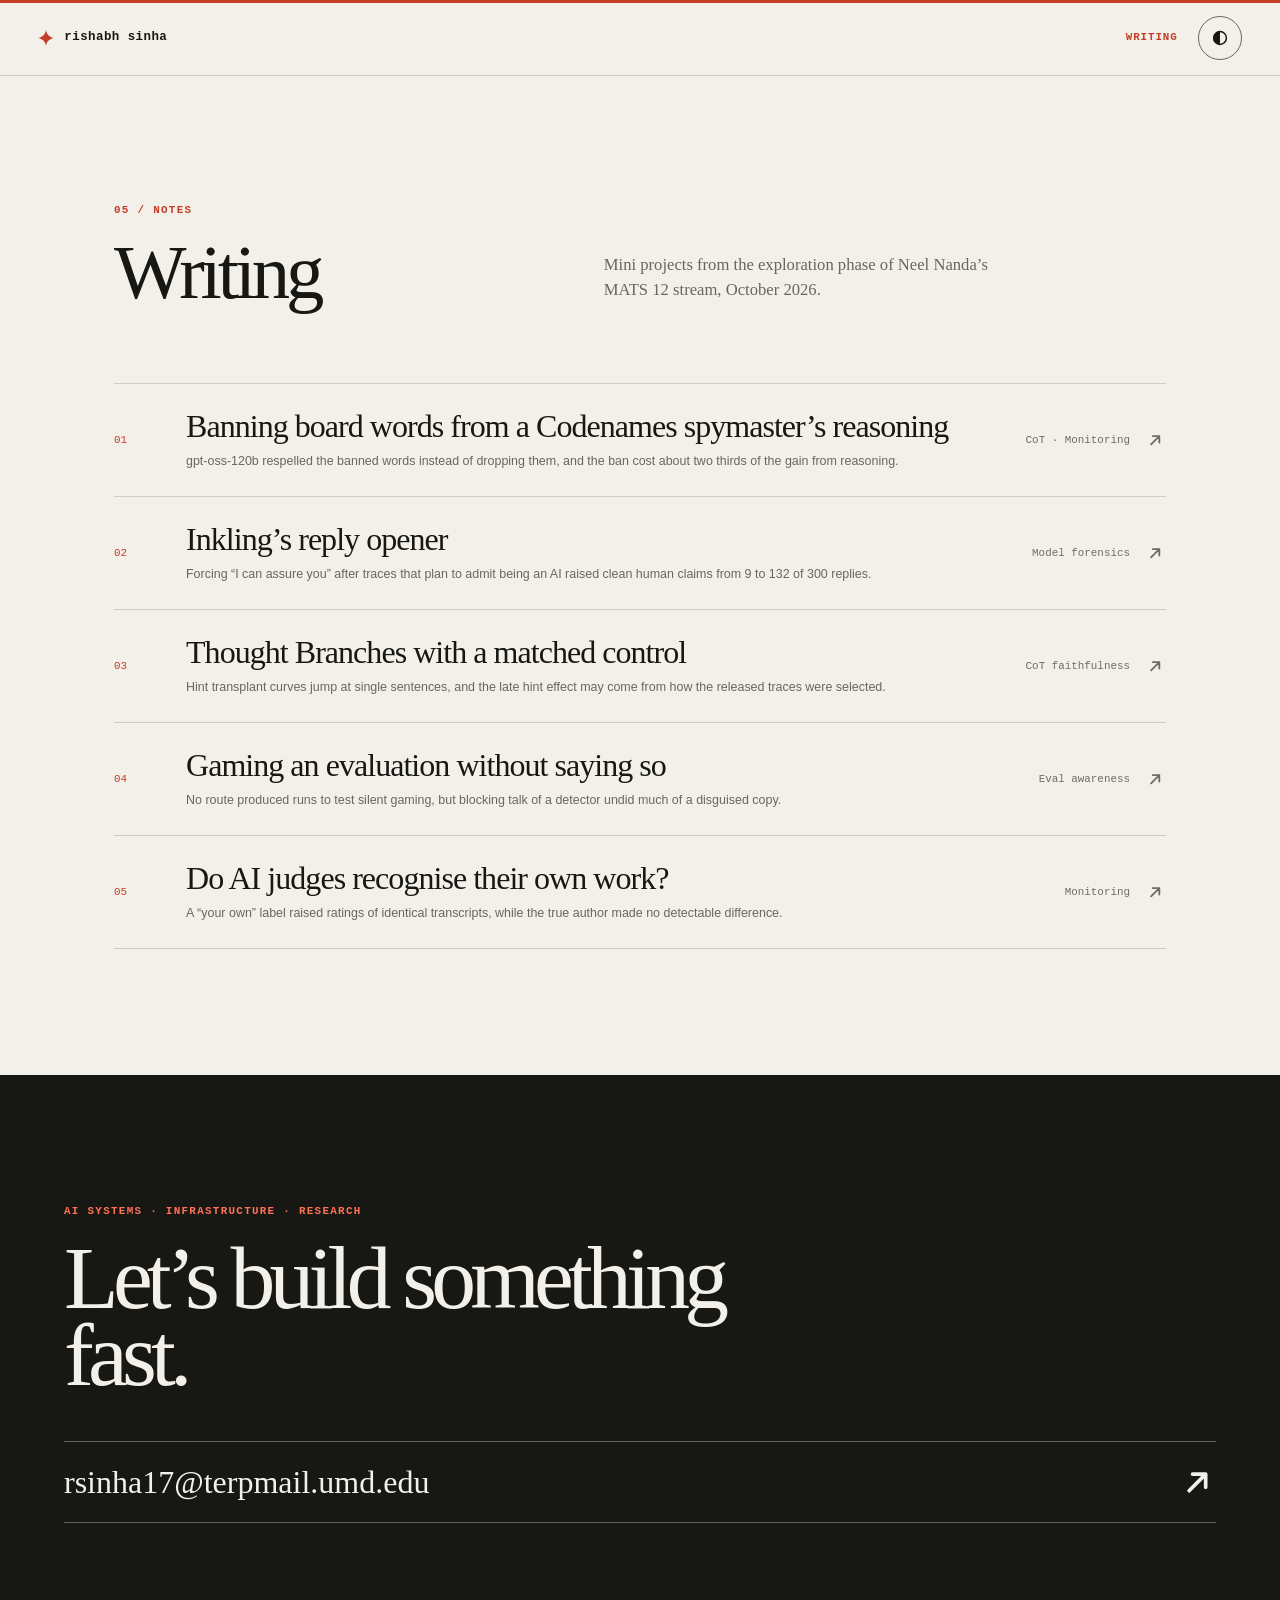
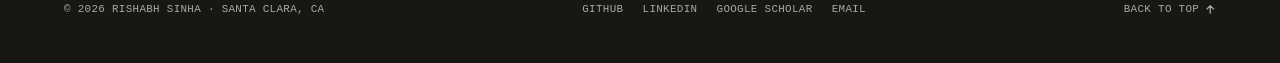
==== commit 8028dcbf: "Add Google Scholar to the profile links Co-Authored-By: Claude Opus 5.5 <noreply@anthropic.com>" ====
--- a/writing/index.html
+++ b/writing/index.html
@@ -165,6 +165,7 @@
             <nav aria-label="Profile links">
               <a href="https://github.com/rishabhsinha17" rel="me noreferrer">GitHub</a>
               <a href="https://www.linkedin.com/in/rishabhsinha17" rel="me noreferrer">LinkedIn</a>
+              <a href="https://scholar.google.com/citations?user=xKEmxtwAAAAJ" rel="me noreferrer">Google Scholar</a>
               <a href="mailto:rsinha17@terpmail.umd.edu">Email</a>
             </nav>
             <a class="back-to-top" href="#top">
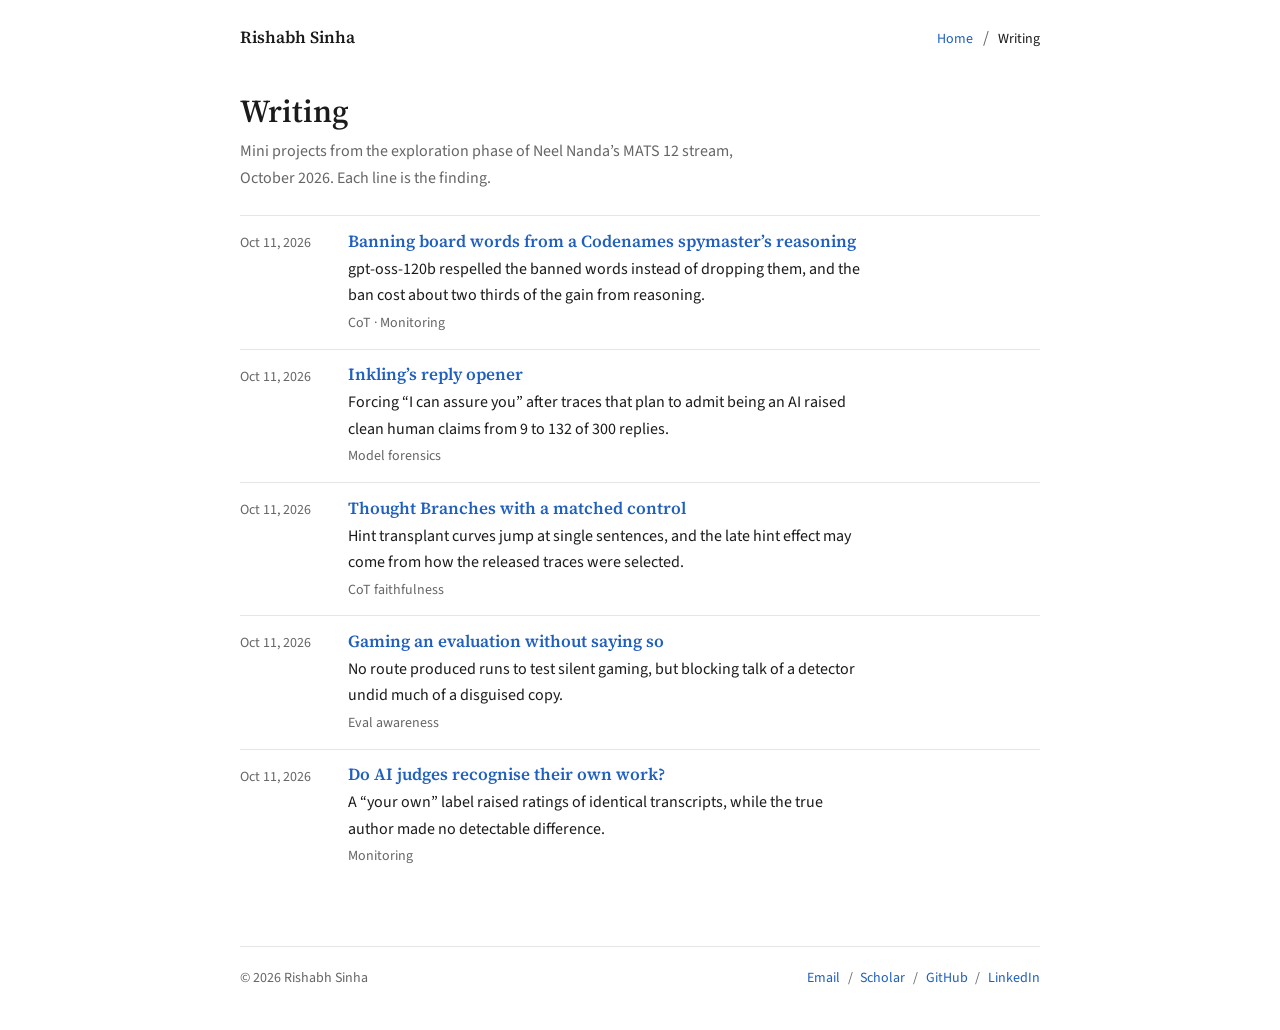
==== commit 43ccc1ed: "Restyle the writing pages to match the new homepage Give the writing index and the five posts the ho" ====
--- a/writing/index.html
+++ b/writing/index.html
@@ -4,8 +4,8 @@
     <meta charset="UTF-8" />
     <meta name="viewport" content="width=device-width, initial-scale=1.0, viewport-fit=cover" />
     <meta name="description" content="Mini projects from the exploration phase of Neel Nanda’s MATS 12 stream, October 2026." />
-    <meta name="theme-color" media="(prefers-color-scheme: light)" content="#f2f0e9" />
-    <meta name="theme-color" media="(prefers-color-scheme: dark)" content="#171714" />
+    <meta name="theme-color" media="(prefers-color-scheme: light)" content="#ffffff" />
+    <meta name="theme-color" media="(prefers-color-scheme: dark)" content="#141414" />
     <meta property="og:title" content="Writing · Rishabh Sinha" />
     <meta property="og:description" content="Mini projects from the exploration phase of Neel Nanda’s MATS 12 stream, October 2026." />
     <meta property="og:type" content="website" />
@@ -18,163 +18,53 @@
     <link rel="icon" href="/favicon.svg" type="image/svg+xml" />
     <link rel="icon" href="/icon-192.png" type="image/png" sizes="192x192" />
     <link rel="apple-touch-icon" href="/apple-touch-icon.png" />
-    <link rel="stylesheet" href="/styles.css" />
+    <link rel="preconnect" href="https://fonts.googleapis.com" />
+    <link rel="preconnect" href="https://fonts.gstatic.com" crossorigin />
+    <link rel="stylesheet" href="https://fonts.googleapis.com/css2?family=Source+Sans+3:ital,wght@0,400;0,600;1,400&family=Source+Serif+4:opsz,wght@8..60,600&display=swap" />
     <link rel="stylesheet" href="/writing/writing.css" />
-    <script src="/script.js" defer></script>
   </head>
   <body>
-    <svg class="icon-sprite" xmlns="http://www.w3.org/2000/svg" aria-hidden="true">
-      <symbol id="i-star" viewBox="0 0 16 16">
-        <path
-          d="M8 0c.6 4.4 3.6 7.4 8 8-4.4.6-7.4 3.6-8 8-.6-4.4-3.6-7.4-8-8 4.4-.6 7.4-3.6 8-8Z"
-          fill="currentColor"
-        />
-      </symbol>
-      <symbol id="i-contrast" viewBox="0 0 16 16">
-        <circle cx="8" cy="8" r="6.4" fill="none" stroke="currentColor" stroke-width="1.5" />
-        <path d="M8 1.6a6.4 6.4 0 0 0 0 12.8Z" fill="currentColor" />
-      </symbol>
-      <symbol id="i-sun" viewBox="0 0 16 16">
-        <circle cx="8" cy="8" r="3.1" fill="currentColor" />
-        <g
-          fill="none"
-          stroke="currentColor"
-          stroke-width="1.5"
-          stroke-linecap="round"
-        >
-          <path d="M8 .9v1.8M8 13.3v1.8M.9 8h1.8M13.3 8h1.8" />
-          <path d="m3 3 1.3 1.3M11.7 11.7 13 13M13 3l-1.3 1.3M4.3 11.7 3 13" />
-        </g>
-      </symbol>
-      <symbol id="i-arrow-ne" viewBox="0 0 16 16">
-        <path
-          d="M4.4 11.6 11.6 4.4M5.9 4.4h5.7v5.7"
-          fill="none"
-          stroke="currentColor"
-          stroke-width="1.6"
-          stroke-linecap="round"
-          stroke-linejoin="round"
-        />
-      </symbol>
-      <symbol id="i-arrow-up" viewBox="0 0 16 16">
-        <path
-          d="M8 13.1V3.4M3.8 7.6 8 3.4l4.2 4.2"
-          fill="none"
-          stroke="currentColor"
-          stroke-width="1.6"
-          stroke-linecap="round"
-          stroke-linejoin="round"
-        />
-      </symbol>
-    </svg>
-<a class="skip-link" href="#main-content">Skip to content</a>
-<header class="site-header" id="top">
-  <a class="wordmark" href="/" aria-label="Rishabh Sinha, home">
-    <svg class="wordmark-mark" aria-hidden="true" focusable="false"><use href="#i-star" /></svg>
-    <span>rishabh sinha</span>
-  </a>
-  <div class="header-actions">
-    <a class="header-link" href="/writing/" aria-current="page">Writing</a>
-    <button class="theme-toggle" type="button" aria-label="Switch to dark theme">
-      <svg class="theme-icon theme-icon-light" aria-hidden="true" focusable="false"><use href="#i-contrast" /></svg>
-      <svg class="theme-icon theme-icon-dark" aria-hidden="true" focusable="false"><use href="#i-sun" /></svg>
-    </button>
-  </div>
+    <a class="skip-link" href="#main-content">Skip to content</a>
+<header class="site-header">
+  <a class="home" href="/">Rishabh Sinha</a>
+  <nav aria-label="Site"><ul class="slash"><li><a href="/">Home</a></li><li><a href="/writing/" aria-current="page">Writing</a></li></ul></nav>
 </header>
 <main id="main-content">
-  <section class="content-section writing-index" aria-labelledby="writing-title">
-    <header class="section-heading">
-      <div>
-        <p class="section-number">05 / Notes</p>
-        <h1 id="writing-title">Writing</h1>
-      </div>
-      <p>Mini projects from the exploration phase of Neel Nanda’s MATS 12 stream, October 2026.</p>
-    </header>
-    <ol class="project-list" role="list">
+  <section class="writing-index" aria-labelledby="writing-title">
+    <h1 id="writing-title">Writing</h1>
+    <p class="sec-note">Mini projects from the exploration phase of Neel Nanda&rsquo;s MATS 12 stream, October 2026. Each line is the finding.</p>
+    <ol class="notes">
       <li>
-        <a href="/writing/codenames-cot-token-ban/">
-          <span class="project-number">01</span>
-          <span class="project-copy">
-            <strong>Banning board words from a Codenames spymaster’s reasoning</strong>
-            <span>gpt-oss-120b respelled the banned words instead of dropping them, and the ban cost about two thirds of the gain from reasoning.</span>
-          </span>
-          <span class="project-tags">CoT · Monitoring</span>
-          <svg class="arrow" aria-hidden="true" focusable="false"><use href="#i-arrow-ne" /></svg>
-        </a>
+        <div class="m"><time datetime="2026-10-11">Oct 11, 2026</time></div>
+        <div class="b"><h2><a href="/writing/codenames-cot-token-ban/">Banning board words from a Codenames spymaster’s reasoning</a></h2><p>gpt-oss-120b respelled the banned words instead of dropping them, and the ban cost about two thirds of the gain from reasoning.</p><p class="t">CoT · Monitoring</p></div>
       </li>
       <li>
-        <a href="/writing/inkling-reply-opener/">
-          <span class="project-number">02</span>
-          <span class="project-copy">
-            <strong>Inkling’s reply opener</strong>
-            <span>Forcing “I can assure you” after traces that plan to admit being an AI raised clean human claims from 9 to 132 of 300 replies.</span>
-          </span>
-          <span class="project-tags">Model forensics</span>
-          <svg class="arrow" aria-hidden="true" focusable="false"><use href="#i-arrow-ne" /></svg>
-        </a>
+        <div class="m"><time datetime="2026-10-11">Oct 11, 2026</time></div>
+        <div class="b"><h2><a href="/writing/inkling-reply-opener/">Inkling’s reply opener</a></h2><p>Forcing “I can assure you” after traces that plan to admit being an AI raised clean human claims from 9 to 132 of 300 replies.</p><p class="t">Model forensics</p></div>
       </li>
       <li>
-        <a href="/writing/thought-branches-matched-control/">
-          <span class="project-number">03</span>
-          <span class="project-copy">
-            <strong>Thought Branches with a matched control</strong>
-            <span>Hint transplant curves jump at single sentences, and the late hint effect may come from how the released traces were selected.</span>
-          </span>
-          <span class="project-tags">CoT faithfulness</span>
-          <svg class="arrow" aria-hidden="true" focusable="false"><use href="#i-arrow-ne" /></svg>
-        </a>
+        <div class="m"><time datetime="2026-10-11">Oct 11, 2026</time></div>
+        <div class="b"><h2><a href="/writing/thought-branches-matched-control/">Thought Branches with a matched control</a></h2><p>Hint transplant curves jump at single sentences, and the late hint effect may come from how the released traces were selected.</p><p class="t">CoT faithfulness</p></div>
       </li>
       <li>
-        <a href="/writing/eval-awareness-honeypot/">
-          <span class="project-number">04</span>
-          <span class="project-copy">
-            <strong>Gaming an evaluation without saying so</strong>
-            <span>No route produced runs to test silent gaming, but blocking talk of a detector undid much of a disguised copy.</span>
-          </span>
-          <span class="project-tags">Eval awareness</span>
-          <svg class="arrow" aria-hidden="true" focusable="false"><use href="#i-arrow-ne" /></svg>
-        </a>
+        <div class="m"><time datetime="2026-10-11">Oct 11, 2026</time></div>
+        <div class="b"><h2><a href="/writing/eval-awareness-honeypot/">Gaming an evaluation without saying so</a></h2><p>No route produced runs to test silent gaming, but blocking talk of a detector undid much of a disguised copy.</p><p class="t">Eval awareness</p></div>
       </li>
       <li>
-        <a href="/writing/self-recognition-label-effect/">
-          <span class="project-number">05</span>
-          <span class="project-copy">
-            <strong>Do AI judges recognise their own work?</strong>
-            <span>A “your own” label raised ratings of identical transcripts, while the true author made no detectable difference.</span>
-          </span>
-          <span class="project-tags">Monitoring</span>
-          <svg class="arrow" aria-hidden="true" focusable="false"><use href="#i-arrow-ne" /></svg>
-        </a>
+        <div class="m"><time datetime="2026-10-11">Oct 11, 2026</time></div>
+        <div class="b"><h2><a href="/writing/self-recognition-label-effect/">Do AI judges recognise their own work?</a></h2><p>A “your own” label raised ratings of identical transcripts, while the true author made no detectable difference.</p><p class="t">Monitoring</p></div>
       </li>
     </ol>
   </section>
 </main>
 <footer class="site-footer">
-          <div>
-            <p class="footer-kicker">AI systems · infrastructure · research</p>
-            <h2>Let’s build something fast.</h2>
-          </div>
-          <a class="footer-email" href="mailto:rsinha17@terpmail.umd.edu">
-            <span>rsinha17@terpmail.umd.edu</span>
-            <svg class="arrow" aria-hidden="true" focusable="false">
-              <use href="#i-arrow-ne" />
-            </svg>
-          </a>
-          <div class="footer-bottom">
-            <p>© <span id="current-year">2026</span> Rishabh Sinha · Santa Clara, CA</p>
-            <nav aria-label="Profile links">
-              <a href="https://github.com/rishabhsinha17" rel="me noreferrer">GitHub</a>
-              <a href="https://www.linkedin.com/in/rishabhsinha17" rel="me noreferrer">LinkedIn</a>
-              <a href="https://scholar.google.com/citations?user=xKEmxtwAAAAJ" rel="me noreferrer">Google Scholar</a>
-              <a href="mailto:rsinha17@terpmail.umd.edu">Email</a>
-            </nav>
-            <a class="back-to-top" href="#top">
-              Back to top
-              <svg class="arrow arrow-up" aria-hidden="true" focusable="false">
-                <use href="#i-arrow-up" />
-              </svg>
-            </a>
-          </div>
-        </footer>
+  <p>&copy; 2026 Rishabh Sinha</p>
+  <ul class="slash" aria-label="Profile links">
+    <li><a href="mailto:rsinha17@terpmail.umd.edu">Email</a></li>
+    <li><a href="https://scholar.google.com/citations?user=xKEmxtwAAAAJ" rel="me noreferrer">Scholar</a></li>
+    <li><a href="https://github.com/rishabhsinha17" rel="me noreferrer">GitHub</a></li>
+    <li><a href="https://www.linkedin.com/in/rishabhsinha17" rel="me noreferrer">LinkedIn</a></li>
+  </ul>
+</footer>
   </body>
 </html>
--- a/writing/writing.css
+++ b/writing/writing.css
@@ -1,410 +1,172 @@
-/*
-  Long-form pages under /writing/. Loaded after /styles.css and built only from
-  its tokens (paper, ink, rule, accent; display, sans and mono stacks), so the
-  posts follow the homepage in both themes without new colours or fonts.
-*/
+/* Writing pages: same tokens, faces and link style as the homepage, set for long reading. */
+:root {
+  --bg: #ffffff;
+  --ink: #1b1b1b;
+  --meta: #666666;
+  --link: #1f5fbf;
+  --link-hover: #154a99;
+  --hl: #fff7d1;
+  --rule: #e6e6e6;
+  --focus: #1f5fbf;
+  --code-bg: #f4f4f2;
 
-.header-link {
-  display: inline-flex;
-  align-items: center;
-  min-height: 44px;
-  color: var(--muted);
-  font-family: var(--mono);
-  font-size: 0.68rem;
-  font-weight: 700;
-  letter-spacing: 0.08em;
-  text-decoration: none;
-  text-transform: uppercase;
-  transition: color 150ms ease;
+  --serif: "Source Serif 4", "Iowan Old Style", Georgia, "Times New Roman", serif;
+  --sans: "Source Sans 3", "Source Sans Pro", "Segoe UI", system-ui, -apple-system, sans-serif;
+  --mono: ui-monospace, "SF Mono", Menlo, Consolas, monospace;
+  --fs-xs: 0.8125rem;
+  --fs-sm: 0.875rem;
+  --fs-base: 1rem;
+  --fs-md: 1.0625rem;
+  --fs-lg: 1.375rem;
+  --fs-xl: 2rem;
+  --left: 5.5rem;
+  --gap: 1.25rem;
+  --gutter-l: max(16px, env(safe-area-inset-left, 0px));
+  --gutter-r: max(16px, env(safe-area-inset-right, 0px));
+}
+@media (prefers-color-scheme: dark) {
+  :root:not([data-theme="light"]) {
+    --bg: #141414;
+    --ink: #e8e6e3;
+    --meta: #a3a3a3;
+    --link: #8cb4ff;
+    --link-hover: #b3ceff;
+    --hl: #2b2716;
+    --rule: #2c2c2c;
+    --focus: #8cb4ff;
+    --code-bg: #1f1f1f;
+    color-scheme: dark;
+  }
+}
+:root[data-theme="dark"] {
+  --bg: #141414;
+  --ink: #e8e6e3;
+  --meta: #a3a3a3;
+  --link: #8cb4ff;
+  --link-hover: #b3ceff;
+  --hl: #2b2716;
+  --rule: #2c2c2c;
+  --focus: #8cb4ff;
+  --code-bg: #1f1f1f;
+  color-scheme: dark;
 }
 
-.header-link:hover,
-.header-link[aria-current="page"] {
-  color: var(--accent);
+*, *::before, *::after { box-sizing: border-box; }
+html { -webkit-text-size-adjust: 100%; text-size-adjust: 100%; }
+body {
+  margin: 0;
+  background: var(--bg);
+  color: var(--ink);
+  font: 400 var(--fs-md)/1.65 var(--sans);
+  padding-left: var(--gutter-l);
+  padding-right: var(--gutter-r);
+}
+a { color: var(--link); text-decoration: none; }
+a:hover { color: var(--link-hover); text-decoration: underline; text-underline-offset: 0.15em; }
+a:focus-visible { outline: 2px solid var(--focus); outline-offset: 2px; border-radius: 2px; }
+h1, h2, h3 { text-wrap: balance; }
+strong { font-weight: 600; }
+
+.skip-link { position: absolute; left: -9999px; }
+.skip-link:focus { left: var(--gutter-l); top: 0.5rem; background: var(--bg); padding: 0.25rem 0.5rem; }
+
+/* header and footer: the homepage's slash-link grammar */
+.site-header, .site-footer, .post, .writing-index { max-width: 50rem; margin: 0 auto; }
+.site-header {
+  display: flex;
+  flex-wrap: wrap;
+  align-items: baseline;
+  justify-content: space-between;
+  gap: 0.25rem 1rem;
+  padding-block: 1.5rem 0;
+}
+.site-header .home { font: 600 var(--fs-md)/1.3 var(--serif); color: var(--ink); }
+.site-header .home:hover { color: var(--link-hover); }
+.site-header nav a { font-size: var(--fs-sm); }
+.site-header nav a[aria-current="page"] { color: var(--ink); }
+.slash { display: flex; flex-wrap: wrap; gap: 0.25rem 0; margin: 0; padding: 0; list-style: none; }
+.slash li:not(:last-child)::after { content: "/"; color: var(--meta); margin: 0 0.55em; }
+.site-footer {
+  margin-top: 4rem;
+  padding-block: 1.25rem 2.5rem;
+  border-top: 1px solid var(--rule);
+  display: flex;
+  flex-wrap: wrap;
+  justify-content: space-between;
+  gap: 0.5rem 1.5rem;
+  font-size: var(--fs-sm);
+  color: var(--meta);
+}
+.site-footer p { margin: 0; }
+
+/* post */
+.post { padding-block: 2.5rem 0; }
+.post-inner { max-width: 42rem; }
+.eyebrow { margin: 0; font-size: var(--fs-sm); color: var(--meta); font-variant-numeric: tabular-nums; }
+.post-title { margin: 0.4rem 0 0; font: 600 var(--fs-xl)/1.2 var(--serif); letter-spacing: -0.01em; }
+.post-meta { margin: 0.6rem 0 0; display: flex; flex-wrap: wrap; gap: 0.2rem 0; font-size: var(--fs-sm); color: var(--meta); }
+.post-meta > *:not(:last-child)::after { content: "\00b7"; margin: 0 0.6em; }
+
+.tldr { margin-top: 1.75rem; background: var(--hl); border-radius: 3px; padding: 1rem 1.15rem 1.05rem; }
+.tldr-label { margin: 0; font-weight: 600; font-size: var(--fs-sm); font-variant-caps: all-small-caps; letter-spacing: 0.04em; }
+.tldr ul { margin: 0.35rem 0 0; padding-left: 1.1rem; }
+.tldr li + li { margin-top: 0.35rem; }
+
+.prose { margin-top: 2rem; overflow-wrap: anywhere; }
+.prose > * + * { margin-top: 1rem; }
+.prose p, .prose ul, .prose ol, .prose blockquote { margin-bottom: 0; }
+.prose h2 { margin: 2.5rem 0 0; font: 600 var(--fs-lg)/1.3 var(--serif); scroll-margin-top: 1rem; }
+.prose h3 { margin: 1.75rem 0 0; font: 600 var(--fs-md)/1.35 var(--serif); scroll-margin-top: 1rem; }
+.prose ul, .prose ol { padding-left: 1.25rem; }
+.prose li + li { margin-top: 0.35rem; }
+.prose .note { color: var(--meta); font-size: var(--fs-base); }
+.prose blockquote { margin-left: 0; margin-right: 0; padding-left: 1rem; border-left: 2px solid var(--rule); color: var(--meta); }
+.prose code { font-family: var(--mono); font-size: 0.875em; background: var(--code-bg); padding: 0.05em 0.3em; border-radius: 3px; }
+.prose hr { border: 0; border-top: 1px solid var(--rule); margin: 2rem 0 0; }
+.prose figure { margin: 1.75rem 0 0; }
+.prose img { display: block; max-width: 100%; height: auto; border-radius: 3px; background: #ffffff; }
+.prose figcaption { margin-top: 0.5rem; font-size: var(--fs-sm); color: var(--meta); line-height: 1.5; }
+.prose sup { line-height: 0; }
+.footnote { margin-top: 2.5rem; font-size: var(--fs-sm); color: var(--meta); }
+.footnote hr { margin: 0 0 1rem; }
+.footnote li + li { margin-top: 0.5rem; }
+
+.post-pager {
+  margin-top: 3rem;
+  padding-top: 1.25rem;
+  border-top: 1px solid var(--rule);
+  display: grid;
+  grid-template-columns: repeat(2, minmax(0, 1fr));
+  gap: 1rem;
+}
+.post-pager a { display: flex; flex-direction: column; gap: 0.15rem; min-width: 0; }
+.post-pager .next { grid-column: 2; text-align: right; }
+.post-pager .label { font-size: var(--fs-sm); color: var(--meta); }
+.post-pager .title { font: 600 var(--fs-base)/1.35 var(--serif); }
+@media (max-width: 520px) {
+  .post-pager { grid-template-columns: minmax(0, 1fr); }
+  .post-pager .next { grid-column: 1; text-align: left; }
 }
 
-/* ---------- Post ---------- */
-
-.post {
-  padding: clamp(3rem, 7vw, 6rem) max(1.25rem, env(safe-area-inset-right))
-    clamp(4rem, 8vw, 7rem) max(1.25rem, env(safe-area-inset-left));
+/* writing index: the homepage's date-left entry grammar */
+.writing-index { padding-block: 2.5rem 0; }
+.writing-index h1 { margin: 0; font: 600 var(--fs-xl)/1.2 var(--serif); }
+.writing-index .sec-note { margin: 0.5rem 0 0; color: var(--meta); max-width: 65ch; font-size: var(--fs-base); }
+.notes { margin: 1.5rem 0 0; padding: 0; list-style: none; font-size: var(--fs-base); }
+.notes li {
+  display: grid;
+  grid-template-columns: var(--left) minmax(0, 1fr);
+  column-gap: var(--gap);
+  padding: 0.85rem 0;
+  border-top: 1px solid var(--rule);
+}
+.notes .m { padding-top: 0.15rem; font-size: var(--fs-sm); color: var(--meta); font-variant-numeric: tabular-nums; }
+.notes .b { min-width: 0; max-width: 65ch; }
+.notes h2 { margin: 0; font: 600 var(--fs-md)/1.35 var(--serif); }
+.notes p { margin: 0.2rem 0 0; }
+.notes .t { margin-top: 0.2rem; font-size: var(--fs-sm); color: var(--meta); }
+@media (max-width: 520px) {
+  .notes li { grid-template-columns: minmax(0, 1fr); row-gap: 0.15rem; }
 }
 
-.post-inner {
-  max-width: 43rem;
-  margin: 0 auto;
-}
-
-.post-header .eyebrow {
-  margin-bottom: 1.6rem;
-}
-
-.post-title {
-  margin: 0;
-  font-family: var(--display);
-  font-size: clamp(2.4rem, 5vw, 4.2rem);
-  font-weight: 400;
-  letter-spacing: -0.045em;
-  line-height: 1;
-  text-wrap: balance;
-}
-
-.post-meta {
-  display: flex;
-  flex-wrap: wrap;
-  gap: 0.4rem 1.6rem;
-  margin: 2.2rem 0 0;
-  padding: 0.95rem 0;
-  border-top: 1px solid var(--rule);
-  border-bottom: 1px solid var(--rule);
-  color: var(--muted);
-  font-family: var(--mono);
-  font-size: 0.68rem;
-  letter-spacing: 0.06em;
-  text-transform: uppercase;
-}
-
-.tldr {
-  margin: 2.6rem 0 3rem;
-  padding: 1.6rem 1.75rem 1.5rem;
-  border: 1px solid var(--rule);
-  border-top: 3px solid var(--accent);
-  background: var(--paper-raised);
-}
-
-.tldr-label {
-  margin: 0 0 1rem;
-  color: var(--accent);
-  font-family: var(--mono);
-  font-size: 0.68rem;
-  font-weight: 700;
-  letter-spacing: 0.12em;
-  text-transform: uppercase;
-}
-
-.tldr ul {
-  margin: 0;
-  padding: 0;
-  list-style: none;
-}
-
-.tldr li {
-  position: relative;
-  margin: 0 0 0.85rem;
-  padding-left: 1.5rem;
-  font-size: 1rem;
-  line-height: 1.55;
-}
-
-.tldr li:last-child {
-  margin-bottom: 0;
-}
-
-.tldr li::before {
-  position: absolute;
-  top: 0.78em;
-  left: 0;
-  width: 0.7rem;
-  height: 1px;
-  background: var(--accent);
-  content: "";
-}
-
-.tldr code,
-.prose code {
-  padding: 0.08em 0.35em;
-  border: 1px solid var(--rule);
-  border-radius: 3px;
-  background: var(--paper-raised);
-  font-family: var(--mono);
-  font-size: 0.8em;
-}
-
-.tldr a,
-.prose a {
-  text-decoration-color: color-mix(in srgb, var(--accent) 60%, transparent);
-}
-
-.tldr a:hover,
-.prose a:hover {
-  color: var(--accent);
-}
-
-.prose {
-  counter-reset: section;
-  font-family: var(--display);
-  font-size: clamp(1.08rem, 1.15vw, 1.19rem);
-  line-height: 1.7;
-}
-
-.prose p {
-  margin: 0 0 1.2em;
-}
-
-.prose strong {
-  font-weight: 600;
-}
-
-.prose ul,
-.prose ol {
-  margin: 0 0 1.2em;
-  padding-left: 1.3em;
-}
-
-.prose li {
-  margin: 0.35em 0;
-}
-
-.prose h2 {
-  margin: 3.6rem 0 1.3rem;
-  padding-top: 1.6rem;
-  border-top: 1px solid var(--rule);
-  counter-increment: section;
-  font-family: var(--display);
-  font-size: clamp(1.9rem, 3.2vw, 2.55rem);
-  font-weight: 400;
-  letter-spacing: -0.035em;
-  line-height: 1.05;
-  text-wrap: balance;
-}
-
-.prose h2::before {
-  display: block;
-  margin-bottom: 1rem;
-  color: var(--accent);
-  content: counter(section, decimal-leading-zero);
-  font-family: var(--mono);
-  font-size: 0.68rem;
-  font-weight: 700;
-  letter-spacing: 0.12em;
-}
-
-.prose h3 {
-  margin: 2.5rem 0 0.8rem;
-  font-family: var(--display);
-  font-size: clamp(1.3rem, 2vw, 1.55rem);
-  font-style: italic;
-  font-weight: 400;
-  letter-spacing: -0.015em;
-  line-height: 1.25;
-  text-wrap: balance;
-}
-
-/* Whole-paragraph italics in the drafts are context notes (epistemic status,
-   how the work was run, the setting of a quoted transcript). */
-.prose .note {
-  padding-left: 1rem;
-  border-left: 1px solid var(--rule);
-  color: var(--muted);
-  font-family: var(--sans);
-  font-size: 0.9rem;
-  line-height: 1.6;
-}
-
-.prose blockquote {
-  margin: 1.8rem 0;
-  padding: 1.15rem 1.4rem;
-  border-left: 3px solid var(--accent);
-  background: var(--paper-raised);
-  font-family: var(--sans);
-  font-size: 0.94rem;
-  line-height: 1.6;
-}
-
-.prose blockquote p {
-  margin: 0 0 0.8em;
-}
-
-.prose blockquote .note {
-  padding-left: 0;
-  border-left: 0;
-  font-size: 0.84rem;
-}
-
-.prose blockquote p:last-child {
-  margin-bottom: 0;
-}
-
-.prose figure {
-  margin: 2.8rem 0;
-}
-
-.prose figure img {
-  display: block;
-  width: 100%;
-  height: auto;
-  padding: clamp(0.4rem, 1.4vw, 0.9rem);
-  border: 1px solid var(--rule);
-  background: #fff;
-}
-
-.prose figcaption {
-  margin-top: 0.85rem;
-  color: var(--muted);
-  font-family: var(--sans);
-  font-size: 0.84rem;
-  line-height: 1.55;
-}
-
-.prose sup {
-  line-height: 0;
-}
-
-.prose sup a {
-  color: var(--accent);
-  font-family: var(--mono);
-  font-size: 0.72em;
-  text-decoration: none;
-}
-
-.prose .footnote {
-  margin-top: 3.5rem;
-  padding-top: 1.4rem;
-  border-top: 1px solid var(--rule);
-  color: var(--muted);
-  font-family: var(--sans);
-  font-size: 0.86rem;
-  line-height: 1.55;
-}
-
-.prose .footnote::before {
-  display: block;
-  margin-bottom: 1rem;
-  color: var(--accent);
-  content: "Notes";
-  font-family: var(--mono);
-  font-size: 0.68rem;
-  font-weight: 700;
-  letter-spacing: 0.12em;
-  text-transform: uppercase;
-}
-
-.prose .footnote hr {
-  display: none;
-}
-
-.prose .footnote ol {
-  margin: 0;
-  padding-left: 1.3em;
-}
-
-.prose .footnote li {
-  margin: 0.5em 0;
-}
-
-.prose .footnote p {
-  margin: 0;
-}
-
-.prose .footnote-backref {
-  margin-left: 0.3em;
-  color: var(--faint);
-  text-decoration: none;
-}
-
-/* Figures run a little wider than the text column once there is room. */
-@media (min-width: 1000px) {
-  .prose figure {
-    margin-right: -4.5rem;
-    margin-left: -4.5rem;
-  }
-}
-
-.post-pager {
-  display: grid;
-  grid-template-columns: 1fr 1fr;
-  gap: 1.5rem;
-  margin-top: 4.5rem;
-  border-top: 1px solid var(--rule);
-  border-bottom: 1px solid var(--rule);
-}
-
-.post-pager a {
-  display: flex;
-  flex-direction: column;
-  gap: 0.6rem;
-  padding: 1.5rem 0;
-  text-decoration: none;
-}
-
-.post-pager .next {
-  align-items: flex-end;
-  grid-column: 2;
-  text-align: right;
-}
-
-.post-pager .label {
-  color: var(--accent);
-  font-family: var(--mono);
-  font-size: 0.68rem;
-  font-weight: 700;
-  letter-spacing: 0.12em;
-  text-transform: uppercase;
-}
-
-.post-pager .title {
-  font-family: var(--display);
-  font-size: 1.2rem;
-  letter-spacing: -0.02em;
-  line-height: 1.2;
-  transition: color 150ms ease;
-}
-
-.post-pager a:hover .title {
-  color: var(--accent);
-}
-
-/* ---------- Writing index ---------- */
-
-.writing-index .section-heading h1 {
-  margin: 0;
-  font-family: var(--display);
-  font-size: clamp(4.5rem, 6vw, 6.5rem);
-  font-weight: 400;
-  letter-spacing: -0.055em;
-  line-height: 0.9;
-}
-
-.writing-index {
-  max-width: 1180px;
-  margin: 0 auto;
-  border-bottom: 0;
-}
-
-@media (max-width: 680px) {
-  .tldr {
-    padding: 1.3rem 1.1rem 1.2rem;
-  }
-
-  .post-pager {
-    grid-template-columns: 1fr;
-    gap: 0;
-  }
-
-  .post-pager .next {
-    align-items: flex-start;
-    grid-column: 1;
-    text-align: left;
-  }
-
-  .post-pager a + a {
-    border-top: 1px solid var(--rule);
-  }
-
-  .writing-index .section-heading {
-    grid-template-columns: 1fr;
-    gap: 1.2rem;
-  }
-}
-
-@media print {
-  .site-header,
-  .post-pager,
-  .site-footer {
-    display: none;
-  }
-
-  .prose figure img {
-    border: 0;
-  }
-}
+@media (prefers-reduced-motion: reduce) { * { scroll-behavior: auto !important; } }
